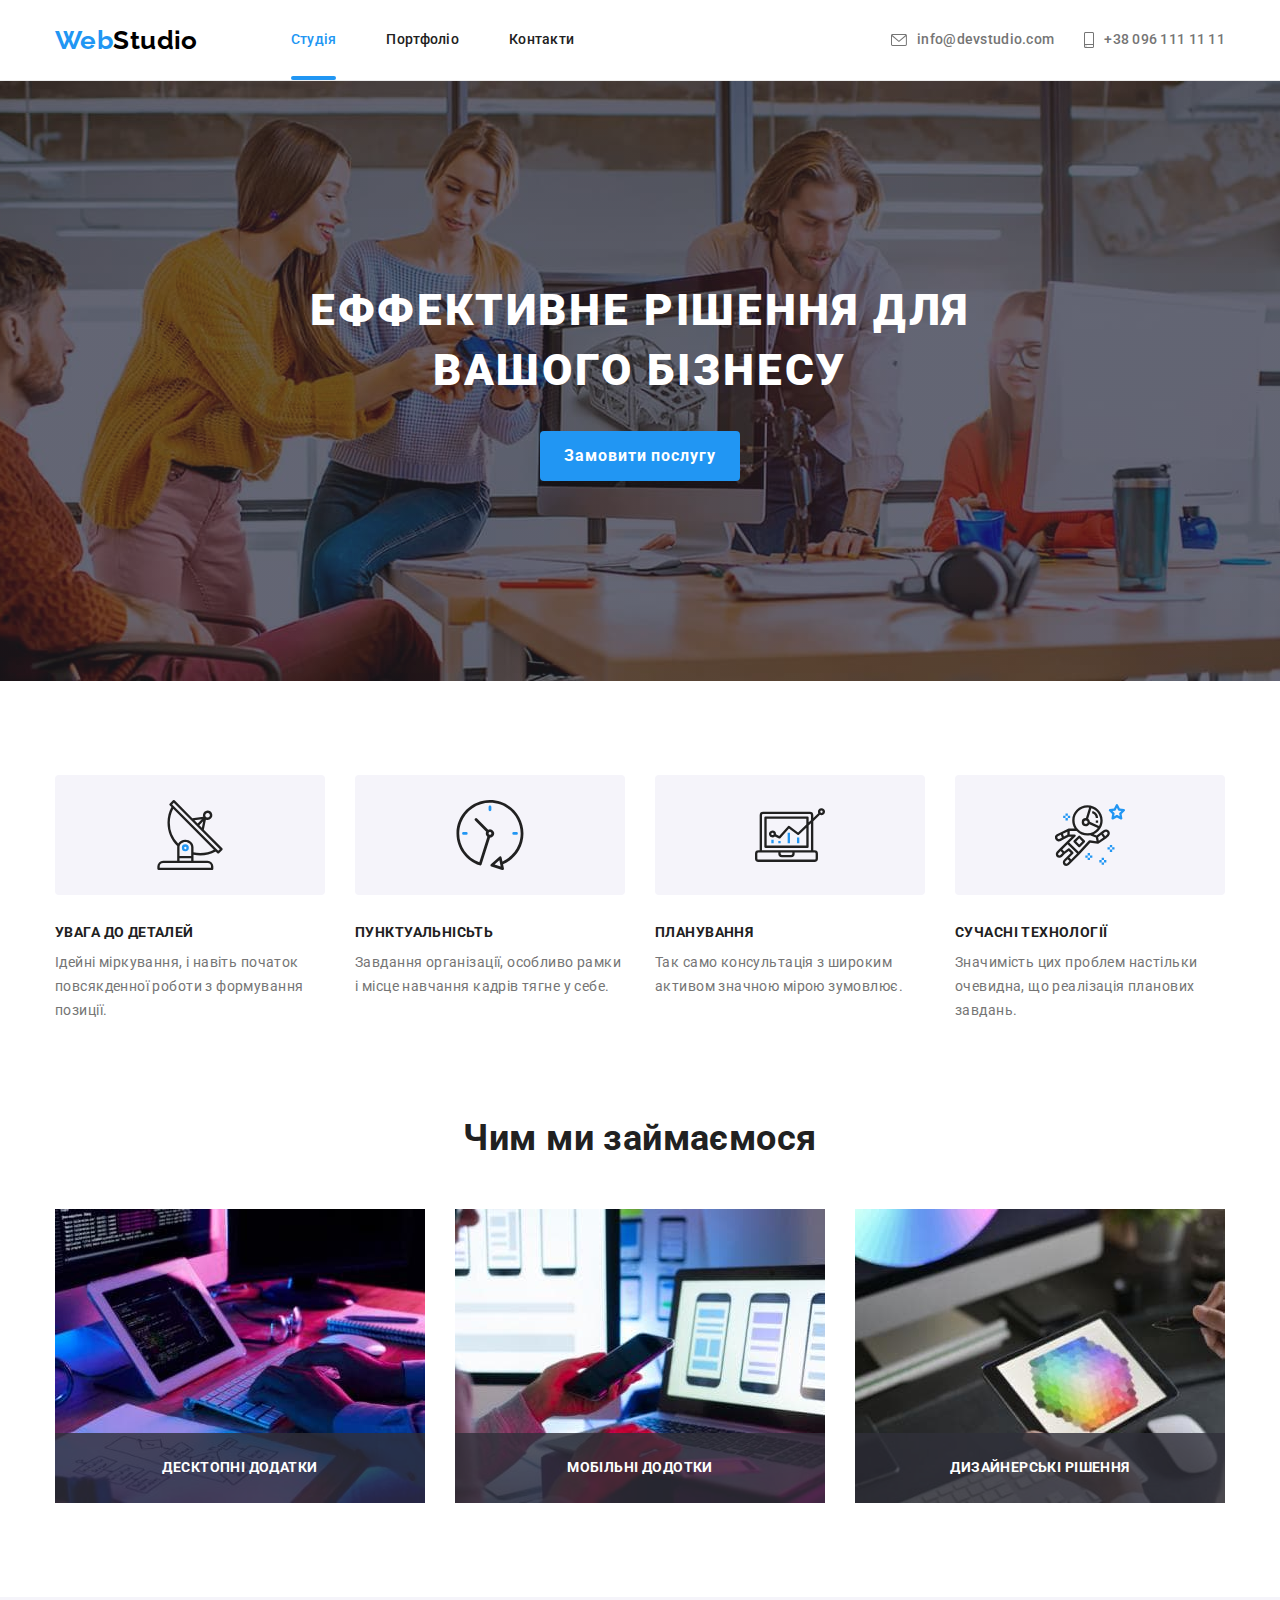
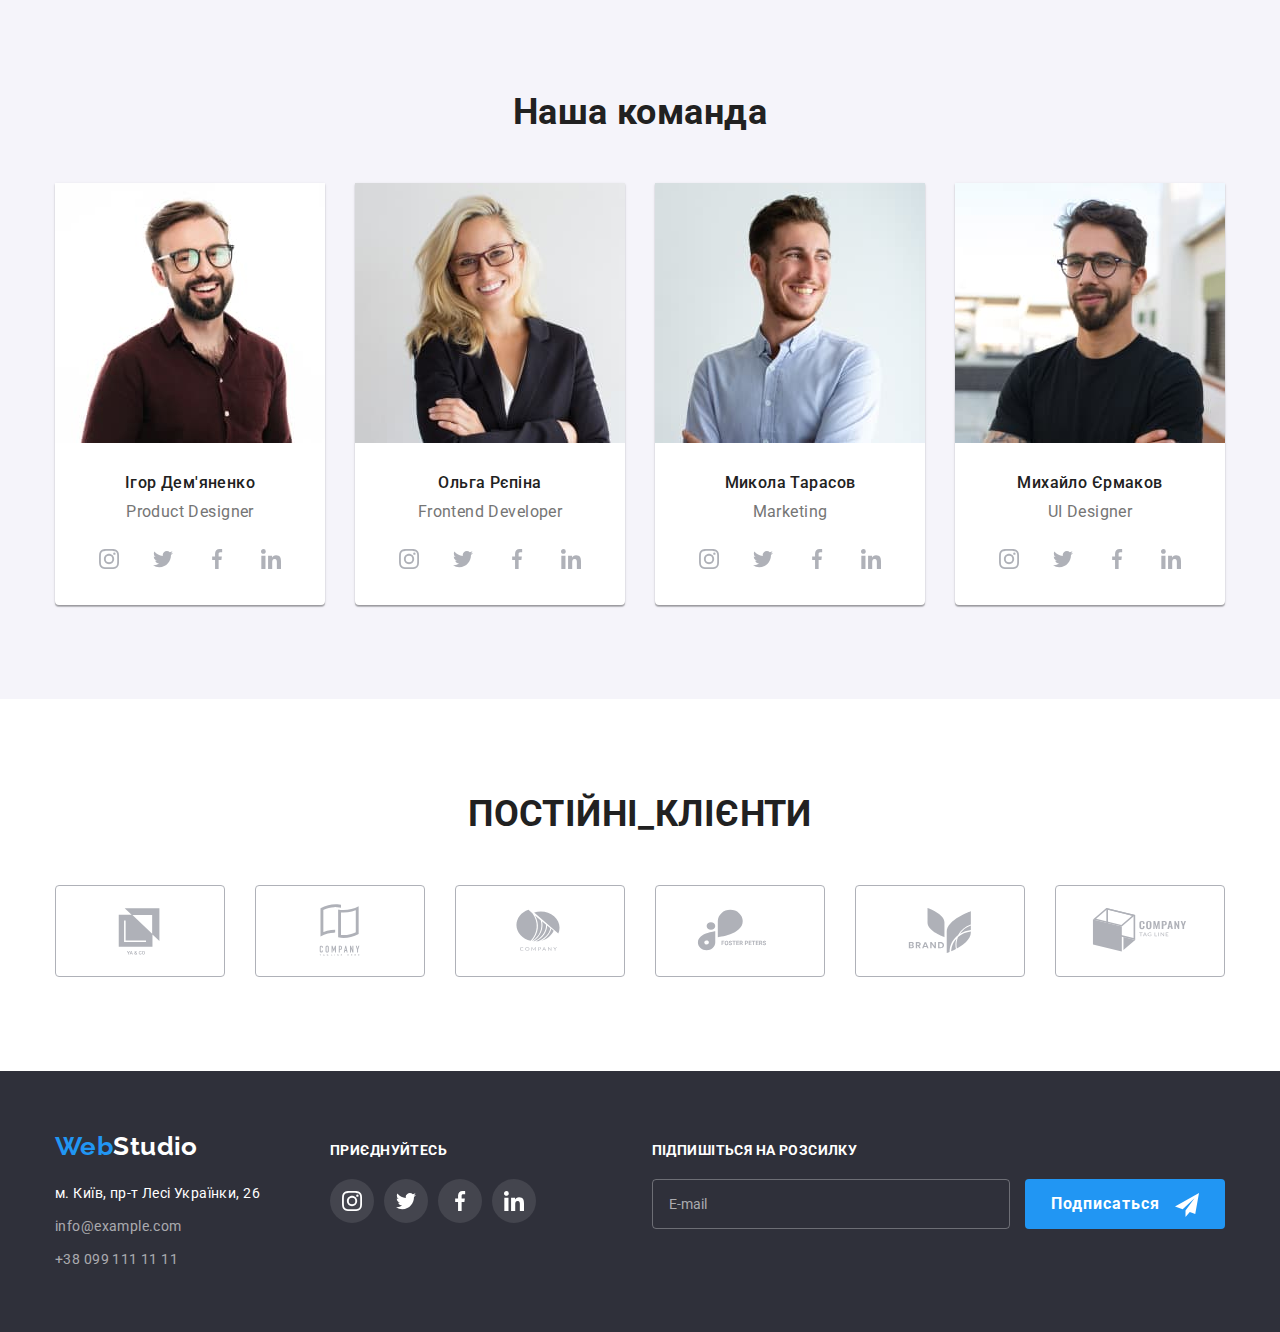
==== index.html @ 1e53206e "1" ====
<!DOCTYPE html>
<html lang="uk">
    <head>
        <meta charset="UTF-8" />
        <meta http-equiv="X-UA-Compatible" content="IE=edge" />
        <meta name="viewport" content="width=device-width, initial-scale=1.0" />
        <link rel="preconnect" href="https://fonts.googleapis.com" />
        <link rel="preconnect" href="https://fonts.gstatic.com" crossorigin />
        <link
            href="https://fonts.googleapis.com/css2?family=Raleway:wght@700&family=Roboto:wght@400;500;700;900&display=swap"
            rel="stylesheet"
        />
        <link
            rel="stylesheet"
            href=" https://cdnjs.cloudflare.com/ajax/libs/modern-normalize/1.1.0/modern-normalize.min.css"
        />
        <link rel="stylesheet" href="./css/main.min.css" />
        <title>Студія</title>
    </head>
    <body>
        <header class="page-header">
            <div class="page-header__container container">
                <a class="logo logo__page-header link" href="./index.html"
                    ><span class="logo__web">Web</span>Studio</a
                >
                <button class="menu-btn" type="button" data-menu-button aria-expanded="false">
                    <svg width="40" height="40" aria-label="переключатель мобильного меню">
                        <use
                            class="menu-btn__icon-cross"
                            href="./images/icons.svg#icon-menu-close-btn"
                        ></use>
                        <use
                            class="menu-btn__icon-menu"
                            href="./images/icons.svg#icon-menu_40px"
                        ></use>
                    </svg>
                </button>
                <div class="menu-container" data-menu>
                    <nav class="nav">
                        <ul class="nav__list list">
                            <li class="nav__item">
                                <a class="nav__link nav__link--current link" href="./index.html"
                                    >Студія</a
                                >
                            </li>
                            <li class="nav__item">
                                <a class="nav__link link" href="./portfolio.html">Портфоліо</a>
                            </li>
                            <li class="nav__item">
                                <a class="nav__link link" href="">Контакти</a>
                            </li>
                        </ul>
                    </nav>
                    <ul class="contacts-list list">
                        <li class="contacts-list__item">
                            <a class="contacts-list__link link" href="mailto:info@devstudio.com">
                                <svg class="contacts-list__icon" width="16" height="12">
                                    <use href="./images/icons.svg#icon-envelope"></use>
                                </svg>
                                info@devstudio.com</a
                            >
                        </li>
                        <li class="contacts-list__item">
                            <a
                                class="contacts-list__link contacts-list__link--accent link"
                                href="tel:+380961111111"
                            >
                                <svg class="contacts-list__icon" width="10" height="16">
                                    <use href="./images/icons.svg#icon-smartphone"></use>
                                </svg>
                                +38 096 111 11 11</a
                            >
                        </li>
                    </ul>
                    <ul class="social-small list">
                        <li class="social-small__item">
                            <a href="" class="social-small__link link">Instagram</a>
                        </li>
                        <li class="social-small__item">
                            <a href="" class="social-small__link link">Twitter</a>
                        </li>
                        <li class="social-small__item">
                            <a href="" class="social-small__link link">Facebook</a>
                        </li>
                        <li class="social-small__item">
                            <a href="" class="social-small__link link">Linkedin</a>
                        </li>
                    </ul>
                </div>
            </div>
        </header>

        <main>
            <!--Мейн-->
            <section class="hero">
                <div class="hero__box container">
                    <h1 class="hero__title">Еффективне рішення для вашого бізнесу</h1>
                    <button type="button" class="button" data-modal-open>Замовити послугу</button>
                </div>
            </section>

            <!--Наші переваги-->

            <section class="features section">
                <div class="container features__box">
                    <ul class="features__list list">
                        <li class="features__item">
                            <div class="features__icon">
                                <svg width="70" height="70">
                                    <use href="./images/icons.svg#icon-antenna"></use>
                                </svg>
                            </div>
                            <h3 class="features__sub-title sub-title">УВАГА ДО ДЕТАЛЕЙ</h3>
                            <p class="features__description">
                                Ідейні міркування, і навіть початок повсякденної роботи з формування
                                позиції.
                            </p>
                        </li>
                        <li class="features__item">
                            <div class="features__icon">
                                <svg width="70" height="70">
                                    <use href="./images/icons.svg#icon-clock"></use>
                                </svg>
                            </div>
                            <h3 class="features__sub-title sub-title">ПУНКТУАЛЬНІСЬТЬ</h3>
                            <p class="features__description">
                                Завдання організації, особливо рамки і місце навчання кадрів тягне у
                                себе.
                            </p>
                        </li>
                        <li class="features__item">
                            <div class="features__icon">
                                <svg width="70" height="70">
                                    <use href="./images/icons.svg#icon-diagram"></use>
                                </svg>
                            </div>
                            <h3 class="features__sub-title sub-title">ПЛАНУВАННЯ</h3>
                            <p class="features__description">
                                Так само консультація з широким активом значною мірою зумовлює.
                            
                            </p>
                        </li>
                        <li class="features__item">
                            <div class="features__icon">
                                <svg width="70" height="70">
                                    <use href="./images/icons.svg#icon-astronaut"></use>
                                </svg>
                            </div>
                            <h3 class="features__sub-title sub-title">СУЧАСНІ ТЕХНОЛОГІЇ</h3>
                            <p class="features__description">
                                Значимість цих проблем настільки очевидна, що реалізація планових
            завдань.
                            </p>
                        </li>
                    </ul>
                </div>
            </section>

            <!-- Чим ми займаємося -->

            <section class="activity">
                <div class="activity__box container">
                    <h2 class="activity__title">Чим ми займаємося</h2>
                    <ul class="activity__list list">
                        <li class="activity__item">
                            <picture>
                                <source
                                    srcset="
                                        ./images/activity/img1.jpg    1x,
                                        ./images/activity/img1@2x.jpg 2x
                                    "
                                    media="(min-width: 1200px)"
                                />
                                <img
                                    class="activity__img"
                                    src="./images/activity/img1.jpg"
                                    alt="Написание кода"
                                    width="370"
                                />
                            </picture>

                            <h3 class="activity__sub-title sub-title sub-title--white">
                                Десктопні додатки
                            </h3>
                        </li>
                        <li class="activity__item">
                            <picture>
                                <source
                                    srcset="
                                        ./images/activity/img2.jpg    1x,
                                        ./images/activity/img2@2x.jpg 2x
                                    "
                                    media="(min-width: 1200px)"
                                />
                                <img
                                    class="activity__img"
                                    src="./images/activity/img2.jpg"
                                    alt="Адаптация сайта"
                                    width="370"
                                />
                            </picture>
                            <h3 class="activity__sub-title sub-title sub-title--white">
                                Мобільні додотки
                            </h3>
                        </li>
                        <li class="activity__item">
                            <picture>
                                <source
                                    srcset="
                                        ./images/activity/img3.jpg    1x,
                                        ./images/activity/img3@2x.jpg 2x
                                    "
                                    media="(min-width: 1200px)"
                                />
                                <img
                                    class="activity__img"
                                    src="./images/activity/img3.jpg"
                                    alt="Разработка дизайна"
                                    width="370"
                                />
                            </picture>
                            <h3 class="activity__sub-title sub-title sub-title--white">
                                Дизайнерські рішення
                            </h3>
                        </li>
                    </ul>
                </div>
            </section>

            <!--Наша команда-->

            <section class="team section">
                <div class="container team__box">
                    <h2 class="team__title">Наша команда</h2>
                    <ul class="team__list list">
                        <li class="team__item">
                            <picture>
                                <source
                                    srcset="
                                        ./images/team/teamcard1-desktop.jpg    1x,
                                        ./images/team/teamcard1-desktop@2x.jpg 2x
                                    "
                                    media="(min-width: 1200px)"
                                />
                                <source
                                    srcset="
                                        ./images/team/teamcard1-tablet.jpg    1x,
                                        ./images/team/teamcard1-tablet@2x.jpg 2x
                                    "
                                    media="(min-width: 768px)"
                                />
                                <source
                                    srcset="
                                        ./images/team/teamcard1-mobile.jpg    1x,
                                        ./images/team/teamcard1-mobile@2x.jpg 2x
                                    "
                                    media="(max-width: 767px)"
                                />
                                <img
                                    class="team__img"
                                    src="./images/team/teamcard1-desktop.jpg"
                                    alt="Ігор Дем'яненко"
                                    width="270"
                                />
                            </picture>
                            <h3 class="team__sub-title">Ігор Дем'яненко</h3>
                            <p class="team__speciality">Product Designer</p>
                            <ul class="soc-networks list">
                                <li class="soc-networks__item">
                                    <a href="" class="soc-networks__link">
                                        <svg class="soc-networks__icon" width="20" height="20">
                                            <use href="./images/icons.svg#icon-instagram"></use>
                                        </svg>
                                    </a>
                                </li>
                                <li class="soc-networks__item">
                                    <a href="" class="soc-networks__link">
                                        <svg class="soc-networks__icon" width="20" height="20">
                                            <use href="./images/icons.svg#icon-twitter"></use>
                                        </svg>
                                    </a>
                                </li>
                                <li class="soc-networks__item">
                                    <a href="" class="soc-networks__link">
                                        <svg class="soc-networks__icon" width="20" height="20">
                                            <use href="./images/icons.svg#icon-facebook"></use>
                                        </svg>
                                    </a>
                                </li>
                                <li class="soc-networks__item">
                                    <a href="" class="soc-networks__link">
                                        <svg class="soc-networks__icon" width="20" height="20">
                                            <use href="./images/icons.svg#icon-linkedin"></use>
                                        </svg>
                                    </a>
                                </li>
                            </ul>
                        </li>
                        <li class="team__item">
                            <picture>
                                <source
                                    srcset="
                                        ./images/team/teamcard2-desktop.jpg    1x,
                                        ./images/team/teamcard2-desktop@2x.jpg 2x
                                    "
                                    media="(min-width: 1200px)"
                                />
                                <source
                                    srcset="
                                        ./images/team/teamcard2-tablet.jpg    1x,
                                        ./images/team/teamcard2-tablet@2x.jpg 2x
                                    "
                                    media="(min-width: 768px)"
                                />
                                <source
                                    srcset="
                                        ./images/team/teamcard2-mobile.jpg    1x,
                                        ./images/team/teamcard2-mobile@2x.jpg 2x
                                    "
                                    media="(max-width: 767px)"
                                />
                                <img
                                    class="team__img"
                                    src="./images/team/teamcard2-desktop.jpg"
                                    alt="Ольга Рєпіна"
                                    width="270"
                                />
                            </picture>

                            <h3 class="team__sub-title">Ольга Рєпіна</h3>
                            <p class="team__speciality">Frontend Developer</p>
                            <ul class="soc-networks list">
                                <li class="soc-networks__item">
                                    <a href="" class="soc-networks__link">
                                        <svg class="soc-networks__icon" width="20" height="20">
                                            <use href="./images/icons.svg#icon-instagram"></use>
                                        </svg>
                                    </a>
                                </li>
                                <li class="soc-networks__item">
                                    <a href="" class="soc-networks__link">
                                        <svg class="soc-networks__icon" width="20" height="20">
                                            <use href="./images/icons.svg#icon-twitter"></use>
                                        </svg>
                                    </a>
                                </li>
                                <li class="soc-networks__item">
                                    <a href="" class="soc-networks__link">
                                        <svg class="soc-networks__icon" width="20" height="20">
                                            <use href="./images/icons.svg#icon-facebook"></use>
                                        </svg>
                                    </a>
                                </li>
                                <li class="soc-networks__item">
                                    <a href="" class="soc-networks__link">
                                        <svg class="soc-networks__icon" width="20" height="20">
                                            <use href="./images/icons.svg#icon-linkedin"></use>
                                        </svg>
                                    </a>
                                </li>
                            </ul>
                        </li>
                        <li class="team__item">
                            <picture>
                                <source
                                    srcset="
                                        ./images/team/teamcard3-desktop.jpg    1x,
                                        ./images/team/teamcard3-desktop@2x.jpg 2x
                                    "
                                    media="(min-width: 1200px)"
                                />
                                <source
                                    srcset="
                                        ./images/team/teamcard3-tablet.jpg    1x,
                                        ./images/team/teamcard3-tablet@2x.jpg 2x
                                    "
                                    media="(min-width: 768px)"
                                />
                                <source
                                    srcset="
                                        ./images/team/teamcard3-mobile.jpg    1x,
                                        ./images/team/teamcard3-mobile@2x.jpg 2x
                                    "
                                    media="(max-width: 767px)"
                                />
                                <img
                                    class="team__img"
                                    src="./images/team/teamcard3-desktop.jpg"
                                    alt="Микола Тарасов"
                                    width="270"
                                />
                            </picture>

                            <h3 class="team__sub-title">Микола Тарасов</h3>
                            <p class="team__speciality">Marketing</p>
                            <ul class="soc-networks list">
                                <li class="soc-networks__item">
                                    <a href="" class="soc-networks__link">
                                        <svg class="soc-networks__icon" width="20" height="20">
                                            <use href="./images/icons.svg#icon-instagram"></use>
                                        </svg>
                                    </a>
                                </li>
                                <li class="soc-networks__item">
                                    <a href="" class="soc-networks__link">
                                        <svg class="soc-networks__icon" width="20" height="20">
                                            <use href="./images/icons.svg#icon-twitter"></use>
                                        </svg>
                                    </a>
                                </li>
                                <li class="soc-networks__item">
                                    <a href="" class="soc-networks__link">
                                        <svg class="soc-networks__icon" width="20" height="20">
                                            <use href="./images/icons.svg#icon-facebook"></use>
                                        </svg>
                                    </a>
                                </li>
                                <li class="soc-networks__item">
                                    <a href="" class="soc-networks__link">
                                        <svg class="soc-networks__icon" width="20" height="20">
                                            <use href="./images/icons.svg#icon-linkedin"></use>
                                        </svg>
                                    </a>
                                </li>
                            </ul>
                        </li>
                        <li class="team__item">
                            <picture>
                                <source
                                    srcset="
                                        ./images/team/teamcard4-desktop.jpg    1x,
                                        ./images/team/teamcard4-desktop@2x.jpg 2x
                                    "
                                    media="(min-width: 1200px)"
                                />
                                <source
                                    srcset="
                                        ./images/team/teamcard4-tablet.jpg    1x,
                                        ./images/team/teamcard4-tablet@2x.jpg 2x
                                    "
                                    media="(min-width: 768px)"
                                />
                                <source
                                    srcset="
                                        ./images/team/teamcard4-mobile.jpg    1x,
                                        ./images/team/teamcard4-mobile@2x.jpg 2x
                                    "
                                    media="(max-width: 767px)"
                                />
                                <img
                                    class="team__img"
                                    src="./images/team/teamcard4-desktop.jpg"
                                    alt="Михайло Єрмаков"
                                    width="270"
                                />
                            </picture>

                            <h3 class="team__sub-title">Михайло Єрмаков</h3>
                            <p class="team__speciality">UI Designer</p>
                            <ul class="soc-networks list">
                                <li class="soc-networks__item">
                                    <a href="" class="soc-networks__link">
                                        <svg class="soc-networks__icon" width="20" height="20">
                                            <use href="./images/icons.svg#icon-instagram"></use>
                                        </svg>
                                    </a>
                                </li>
                                <li class="soc-networks__item">
                                    <a href="" class="soc-networks__link">
                                        <svg class="soc-networks__icon" width="20" height="20">
                                            <use href="./images/icons.svg#icon-twitter"></use>
                                        </svg>
                                    </a>
                                </li>
                                <li class="soc-networks__item">
                                    <a href="" class="soc-networks__link">
                                        <svg class="soc-networks__icon" width="20" height="20">
                                            <use href="./images/icons.svg#icon-facebook"></use>
                                        </svg>
                                    </a>
                                </li>
                                <li class="soc-networks__item">
                                    <a href="" class="soc-networks__link">
                                        <svg class="soc-networks__icon" width="20" height="20">
                                            <use href="./images/icons.svg#icon-linkedin"></use>
                                        </svg>
                                    </a>
                                </li>
                            </ul>
                        </li>
                    </ul>
                </div>
            </section>
        </main>

        <!-- ПОСТІЙНІ_КЛІЄНТИ-->
        <section class="clients section">
            <div class="clients__box container">
                <h2 class="clients__title">ПОСТІЙНІ_КЛІЄНТИ</h2>
                <ul class="clients-list list">
                    <li class="clients-list__item">
                        <a class="clients-list__link" href="">
                            <svg class="client-icon" width="106" height="60">
                                <use href="./images/icons.svg#icon-company-1"></use>
                            </svg>
                        </a>
                    </li>
                    <li class="clients-list__item">
                        <a class="clients-list__link" href="">
                            <svg class="client-icon" width="106" height="60">
                                <use href="./images/icons.svg#icon-company-2"></use>
                            </svg>
                        </a>
                    </li>
                    <li class="clients-list__item">
                        <a class="clients-list__link" href="">
                            <svg class="client-icon" width="106" height="60">
                                <use href="./images/icons.svg#icon-company-3"></use>
                            </svg>
                        </a>
                    </li>
                    <li class="clients-list__item">
                        <a class="clients-list__link" href="">
                            <svg class="client-icon" width="106" height="60">
                                <use href="./images/icons.svg#icon-company-4"></use>
                            </svg>
                        </a>
                    </li>
                    <li class="clients-list__item">
                        <a class="clients-list__link" href="">
                            <svg class="client-icon" width="106" height="60">
                                <use href="./images/icons.svg#icon-company-5"></use>
                            </svg>
                        </a>
                    </li>
                    <li class="clients-list__item">
                        <a class="clients-list__link" href="">
                            <svg class="client-icon" width="106" height="60">
                                <use href="./images/icons.svg#icon-company-6"></use>
                            </svg>
                        </a>
                    </li>
                </ul>
            </div>
        </section>

        <!-- Футер -->

        <footer class="page-footer section">
            <div class="page-footer__box container">
                <div class="page-footer__address-box">
                    <a class="logo logo__footer link" href="./index.html"
                        ><span class="logo__web">Web</span>Studio</a
                    >
                    <address class="address">
                        <ul class="address__list list">
                            <li class="address__item">
                                <a
                                    class="address__link address__link--white link"
                                    href="https://goo.gl/maps/n5isGS4fZseWLgrKA"
                                    target="_blank"
                                    >м. Київ, пр-т Лесі Українки, 26 </a
                                >
                            </li>
                            <li class="address__item">
                                <a class="address__link link" href="mailto:info@example.com"
                                    >info@example.com</a
                                >
                            </li>
                            <li class="address__item">
                                <a class="address__link link" href="tel:+380991111111"
                                    >+38 099 111 11 11</a
                                >
                            </li>
                        </ul>
                    </address>
                </div>
                <div class="page-footer__join-box">
                    <h3 class="join-box__sub-title sub-title sub-title--white">ПРИЄДНУЙТЕСЬ</h3>
                    <ul class="soc-networks list">
                        <li class="soc-networks__item">
                            <a class="soc-networks__link soc-networks__link--footer-dark" href="">
                                <svg
                                    class="soc-networks__icon soc-networks__icon--white"
                                    width="20"
                                    height="20"
                                >
                                    <use href="./images/icons.svg#icon-instagram"></use>
                                </svg>
                            </a>
                        </li>
                        <li class="soc-networks__item">
                            <a class="soc-networks__link soc-networks__link--footer-dark" href="">
                                <svg
                                    class="soc-networks__icon soc-networks__icon--white"
                                    width="20"
                                    height="20"
                                >
                                    <use href="./images/icons.svg#icon-twitter"></use>
                                </svg>
                            </a>
                        </li>
                        <li class="soc-networks__item">
                            <a class="soc-networks__link soc-networks__link--footer-dark" href="">
                                <svg
                                    class="soc-networks__icon soc-networks__icon--white"
                                    width="20"
                                    height="20"
                                >
                                    <use href="./images/icons.svg#icon-facebook"></use>
                                </svg>
                            </a>
                        </li>
                        <li class="soc-networks__item">
                            <a class="soc-networks__link soc-networks__link--footer-dark" href="">
                                <svg
                                    class="soc-networks__icon soc-networks__icon--white"
                                    width="20"
                                    height="20"
                                >
                                    <use href="./images/icons.svg#icon-linkedin"></use>
                                </svg>
                            </a>
                        </li>
                    </ul>
                </div>
                <div class="page-footer__subscribe-box">
                    <h3 class="subscribe-box__sub-title sub-title sub-title--white">
                        ПІДПИШІТЬСЯ НА РОЗСИЛКУ
                    </h3>
                    <form class="subscribe-form">
                        <input
                            class="subscribe-form__input"
                            type="email"
                            name="mail"
                            id="mail"
                            placeholder="E-mail"
                        />
                        <button class="button" type="submit">
                            Подписаться
                            <svg class="subscribe-form__icon" width="24" height="24">
                                <use href="./images/icons.svg#icon-send"></use>
                            </svg>
                        </button>
                    </form>
                </div>
            </div>
        </footer>

        <!--               Модалка                       -->

        <div class="backdrop is-hidden" data-modal>
            <div class="modal">
                <button class="close-button holder" data-modal-close>
                    <svg class="close-button__icon" width="11" height="11">
                        <use href="./images/icons.svg#icon-close-black"></use>
                    </svg>
                </button>
                <p class="modal__title">Залиште свої дані, ми вам передзвонимо</p>
                <form class="modal-form">
                    <div class="modal-box">
                        <label class="modal-box__label" for="name">Ім'я</label>
                        <div class="modal-box__field">
                            <input class="modal-box__input" id="name" name="name" type="text"  placeholder="Ім'я"/>
                            <svg class="modal-box__icon" width="18" height="18">
                                <use href="./images/icons.svg#icon-modal-user"></use>
                            </svg>
                        </div>
                    </div>

                    <div class="modal-box">
                        <label class="modal-box__label" for="tel">Телефон</label>
                        <div class="modal-box__field">
                            <input class="modal-box__input" id="tel" name="tel" type="tel" placeholder="Телефон" />
                            <svg class="modal-box__icon" width="18" height="18">
                                <use href="./images/icons.svg#icon-modal-tel"></use>
                            </svg>
                        </div>
                    </div>

                    <div class="modal-box">
                        <label class="modal-box__label" for="email">Пошта</label>
                        <div class="modal-box__field">
                            <input class="modal-box__input" id="email" name="email" type="email" placeholder="Пошта" />
                            <svg class="modal-box__icon" width="18" height="18">
                                <use href="./images/icons.svg#icon-modal-mail"></use>
                            </svg>
                        </div>
                    </div>

                    <div class="modal-box modal-form__comment-box">
                        <label class="modal-box__label" for="comment">Коментар</label>
                        <textarea
                            class="modal-form__comment"
                            name="comment"
                            id="comment"
                            placeholder="Введіть текст"
                        ></textarea>
                    </div>

                    <div class="checkbox-box holder">
                        <input
                            class="checkbox-box__input visually-hidden"
                            type="checkbox"
                            name="checkbox"
                            id="checkbox"
                            value="true"
                        />
                        <label class="checkbox-box__label" for="checkbox">
                            <span class="checkbox-box__icon-box">
                                <svg class="checkbox-box__icon" width="16" height="15">
                                    <use href="./images/icons.svg#icon-modal-vector"></use>
                                </svg>
                            </span>
                            Погоджуюся з розсилкою та приймаю
                            <a class="checkbox-box__link" href="">Умови договору</a>
                        </label>
                    </div>

                    <button class="button modal__button" type="submit">Відправити</button>
                </form>
            </div>
        </div>
        <script src="./js/modal.js"></script>
        <script src="./js/mobile-menu.js"></script>
    </body>
</html>
---- css/main.min.css ----
:root{--our-team-bg-color: #f5f4fa;--footer-hero-bg-color: #2f303a;--logo-color: #000000;--secondary-color: #757575;--text-color: #ffffff;--accent-color: #2196f3;--button-hover-color: #188ce8;--transparent-color: rgba(255, 255, 255, 0.6);--border-line-color: #ececec;--portfolio-border-color: #eeeeee;--icon-hover-color: #ffffff;--icon-fill: #afb1b8;--clients-border-color: rgba(175, 177, 184, 1);--footer-bg-soc: rgba(255, 255, 255, 0.1);--bg-color: #ffffff;--modal-border-color: rgba(33, 33, 33, 0.2);--border-subscribe: 1px solid rgba(255, 255, 255, 0.3);--transition-color: color 250ms cubic-bezier(0.4, 0, 0.2, 1);--transition-bg-color: background-color 250ms cubic-bezier(0.4, 0, 0.2, 1);--transition-box-shadow: box-shadow 250ms cubic-bezier(0.4, 0, 0.2, 1);--transition-fill: fill 250ms cubic-bezier(0.4, 0, 0.2, 1);--transition-border-color: border-color 250ms cubic-bezier(0.4, 0, 0.2, 1);--transition-transform: transform 250ms cubic-bezier(0.4, 0, 0.2, 1);--transition-opacity: opacity 250ms cubic-bezier(0.4, 0, 0.2, 1);--cubik: 250ms cubic-bezier(0.4, 0, 0.2, 1)}html{-webkit-box-sizing:border-box;box-sizing:border-box}*,*::before,*::after{-webkit-box-sizing:inherit;box-sizing:inherit}body{background-color:#fff;color:#212121;font-family:"Roboto",sans-serif;font-size:14px;font-weight:normal;letter-spacing:.03em;margin:0}@media screen and (max-width: 767px){body{padding-top:60px}}p,h1,h2,h3{margin:0}ul{margin:0;padding:0}img{display:block;width:100%;height:auto}.list{list-style:none}.link{text-decoration:none}.button{padding:0}.visually-hidden{position:absolute;width:1px;height:1px;margin:-1px;border:0;padding:0;white-space:nowrap;-webkit-clip-path:inset(100%);clip-path:inset(100%);clip:rect(0 0 0 0);overflow:hidden}.container{padding:0 15px;margin:0 auto}@media screen and (min-width: 480px){.container{max-width:480px}}@media screen and (min-width: 768px){.container{max-width:768px}}@media screen and (min-width: 1200px){.container{max-width:1200px}}.section{padding:60px 0}@media screen and (min-width: 1200px){.section{padding:94px 0}}.sub-title{font-weight:700;line-height:1.14;font-size:14px;text-transform:uppercase}.page-header{border-bottom:1px solid var(--border-line-color);width:100%}@media screen and (max-width: 767px){.page-header{position:fixed;top:0;left:0;z-index:1;background-color:var(--bg-color)}}.page-header__container{display:-webkit-box;display:-ms-flexbox;display:flex;-webkit-box-align:center;-ms-flex-align:center;align-items:center}@media screen and (max-width: 767px){.page-header__container{-webkit-box-pack:justify;-ms-flex-pack:justify;justify-content:space-between;height:60px}}.menu-container{width:100%}@media screen and (max-width: 767px){.menu-container{position:fixed;top:0;left:0;background-color:var(--bg-color);height:100vh;-webkit-transform:translateY(100%);transform:translateY(100%);-webkit-transition:var(--transition-transform);transition:var(--transition-transform)}.menu-container.is-open{display:-webkit-box;display:-ms-flexbox;display:flex;-webkit-box-orient:vertical;-webkit-box-direction:normal;-ms-flex-direction:column;flex-direction:column;height:100vh;width:100%;padding:48px 40px;overflow:auto;-webkit-transform:translateY(0);transform:translateY(0);-webkit-transition:var(--transition-transform);transition:var(--transition-transform)}}@media screen and (min-width: 768px){.menu-container{display:-webkit-box;display:-ms-flexbox;display:flex;-webkit-box-align:center;-ms-flex-align:center;align-items:center}}.menu-btn{background-color:rgba(0,0,0,0);border:none;padding:0;z-index:1;-webkit-transition:fill var(--cubik);transition:fill var(--cubik)}.menu-btn:hover,.menu-btn:focus{fill:var(--accent-color)}.menu-btn .menu-btn__icon-cross{display:none}@media screen and (min-width: 768px){.menu-btn{display:none}}.menu-btn.is-open .menu-btn__icon-cross{display:block}.menu-btn.is-open .menu-btn__icon-menu{display:none}.nav__list{display:-webkit-box;display:-ms-flexbox;display:flex;gap:50px}@media screen and (max-width: 767px){.nav__list{-webkit-box-orient:vertical;-webkit-box-direction:normal;-ms-flex-direction:column;flex-direction:column;gap:32px}}@media screen and (min-width: 768px){.nav__item{position:relative}}.nav__link{color:inherit;font-weight:500;font-size:27px;line-height:1.18;letter-spacing:.02em;text-align:center}@media screen and (min-width: 400px){.nav__link{font-size:40px}}@media screen and (min-width: 768px){.nav__link{color:inherit;font-size:14px;line-height:1.14;padding:32px 0;display:block;-webkit-transition:var(--transition-color);transition:var(--transition-color)}}.nav__link:hover,.nav__link:focus{color:var(--accent-color)}.nav__link--current{color:var(--accent-color)}@media screen and (min-width: 768px){.nav__link.nav__link--current::after{position:absolute;bottom:0;border-radius:2px;content:"";width:100%;height:4px;background-color:var(--accent-color);display:block}}.social-small{display:-webkit-box;display:-ms-flexbox;display:flex;-ms-flex-wrap:wrap;flex-wrap:wrap}@media screen and (min-width: 768px){.social-small{display:none}}.social-small__item:not(:first-child){padding-left:10px}.social-small__item:not(:last-child){border-right:1px solid rgba(33,33,33,.2);padding-right:10px}.social-small__link{color:var(--accent-color);font-weight:500;font-size:18px;line-height:1.22;letter-spacing:.02em}.hero{background-color:var(--footer-hero-bg-color);text-align:center;padding:118px 0;max-width:1600px;background-image:-webkit-gradient(linear, left top, left bottom, from(rgba(47, 48, 58, 0.4)), to(rgba(47, 48, 58, 0.4))),url(../images/hero/hero-mobile.jpg);background-image:linear-gradient(rgba(47, 48, 58, 0.4), rgba(47, 48, 58, 0.4)),url(../images/hero/hero-mobile.jpg);background-size:cover;background-position:center;background-repeat:no-repeat}@media(min-device-pixel-ratio: 2),(-webkit-min-device-pixel-ratio: 2),(min-resolution: 192dpi),(min-resolution: 2dppx){.hero{background-image:-webkit-gradient(linear, left top, left bottom, from(rgba(47, 48, 58, 0.4)), to(rgba(47, 48, 58, 0.4))),url(../images/hero/hero-mobile@2x.jpg);background-image:linear-gradient(rgba(47, 48, 58, 0.4), rgba(47, 48, 58, 0.4)),url(../images/hero/hero-mobile@2x.jpg)}}@media screen and (min-width: 768px){.hero{background-image:-webkit-gradient(linear, left top, left bottom, from(rgba(47, 48, 58, 0.4)), to(rgba(47, 48, 58, 0.4))),url(../images/hero/hero-tablet.jpg);background-image:linear-gradient(rgba(47, 48, 58, 0.4), rgba(47, 48, 58, 0.4)),url(../images/hero/hero-tablet.jpg)}}@media screen and (min-width: 768px)and (min-device-pixel-ratio: 2),screen and (min-width: 768px)and (-webkit-min-device-pixel-ratio: 2),screen and (min-width: 768px)and (min-resolution: 192dpi),screen and (min-width: 768px)and (min-resolution: 2dppx){.hero{background-image:-webkit-gradient(linear, left top, left bottom, from(rgba(47, 48, 58, 0.4)), to(rgba(47, 48, 58, 0.4))),url(../images/hero/hero-tablet@2x.jpg);background-image:linear-gradient(rgba(47, 48, 58, 0.4), rgba(47, 48, 58, 0.4)),url(../images/hero/hero-tablet@2x.jpg)}}@media screen and (min-width: 1200px){.hero{padding:200px 0;height:600px;background-image:-webkit-gradient(linear, left top, left bottom, from(rgba(47, 48, 58, 0.4)), to(rgba(47, 48, 58, 0.4))),url(../images/hero/hero-desktop.jpg);background-image:linear-gradient(rgba(47, 48, 58, 0.4), rgba(47, 48, 58, 0.4)),url(../images/hero/hero-desktop.jpg)}}@media screen and (min-width: 1200px)and (min-device-pixel-ratio: 2),screen and (min-width: 1200px)and (-webkit-min-device-pixel-ratio: 2),screen and (min-width: 1200px)and (min-resolution: 192dpi),screen and (min-width: 1200px)and (min-resolution: 2dppx){.hero{background-image:-webkit-gradient(linear, left top, left bottom, from(rgba(47, 48, 58, 0.4)), to(rgba(47, 48, 58, 0.4))),url(../images/hero/hero-desktop@2x.jpg);background-image:linear-gradient(rgba(47, 48, 58, 0.4), rgba(47, 48, 58, 0.4)),url(../images/hero/hero-desktop@2x.jpg)}}.hero__title{color:var(--text-color);max-width:360px;font-size:26px;text-transform:uppercase;font-weight:900;line-height:1.62;letter-spacing:.06em;margin-bottom:30px;margin-left:auto;margin-right:auto}@media screen and (min-width: 1200px){.hero__title{max-width:696px;font-size:44px;line-height:1.36}}.logo{color:var(--logo-color);font-family:"Raleway",sans-serif;font-size:24px;font-weight:700;line-height:1.17}@media screen and (min-width: 1200px){.logo{font-size:26px;line-height:1.19}}.logo__footer{color:var(--text-color)}@media screen and (max-width: 767px){.logo__footer{margin-bottom:20px;display:block}}@media screen and (min-width: 768px){.logo__footer{display:block;margin-bottom:20px}}@media screen and (min-width: 768px){.logo__page-header{margin-right:88px}}@media screen and (min-width: 1200px){.logo__page-header{margin-right:93px}}.logo__web{color:var(--accent-color)}.button{border-radius:4px;background-color:var(--accent-color);color:var(--text-color);border:none;cursor:pointer;min-width:200px;height:50px;font-size:16px;font-family:inherit;font-weight:700;line-height:1.88;letter-spacing:.06em;-webkit-transition:background-color var(--cubik);transition:background-color var(--cubik);-webkit-transition:-webkit-box-shadow var(--cubik);transition:-webkit-box-shadow var(--cubik);transition:box-shadow var(--cubik);transition:box-shadow var(--cubik), -webkit-box-shadow var(--cubik)}.button:hover,.button:focus{background-color:var(--button-hover-color);-webkit-box-shadow:0px 4px 4px rgba(0,0,0,.15);box-shadow:0px 4px 4px rgba(0,0,0,.15)}.contacts-list{display:-webkit-box;display:-ms-flexbox;display:flex;-webkit-box-pack:center;-ms-flex-pack:center;justify-content:center}@media screen and (max-width: 767px){.contacts-list{margin-top:auto;margin-bottom:auto;gap:32px;-webkit-box-orient:vertical;-webkit-box-direction:reverse;-ms-flex-direction:column-reverse;flex-direction:column-reverse}}@media screen and (min-width: 768px)and (max-width: 1199px){.contacts-list{margin-left:auto;gap:10px;-webkit-box-orient:vertical;-webkit-box-direction:normal;-ms-flex-direction:column;flex-direction:column}}@media screen and (min-width: 1200px){.contacts-list{margin-left:auto;-webkit-box-orient:horizontal;-webkit-box-direction:normal;-ms-flex-direction:row;flex-direction:row}}@media screen and (min-width: 1200px){.contacts-list__item:not(:last-child){margin-right:30px}}.contacts-list__link{color:var(--secondary-color);display:block;display:-webkit-box;display:-ms-flexbox;display:flex;-webkit-box-align:center;-ms-flex-align:center;align-items:center;font-weight:500;font-size:24px;line-height:1.17;letter-spacing:.02em;-webkit-transition:var(--transition-color);transition:var(--transition-color)}.contacts-list__link:hover,.contacts-list__link:focus{color:var(--accent-color)}@media screen and (min-width: 768px){.contacts-list__link{font-size:12px}}@media screen and (min-width: 1200px){.contacts-list__link{padding:32px 0;font-size:14px;line-height:1.14}}@media screen and (max-width: 767px){.contacts-list__link--accent{color:var(--accent-color)}}@media screen and (max-width: 399px){.contacts-list__link--accent{font-size:27px}}@media screen and (min-width: 400px)and (max-width: 767px){.contacts-list__link--accent{font-weight:500;font-size:34px;line-height:1.18;letter-spacing:.02em}}.contacts-list__icon{margin-right:10px;vertical-align:middle;fill:currentColor}@media screen and (max-width: 767px){.contacts-list__icon{display:none}}.soc-networks{display:-webkit-box;display:-ms-flexbox;display:flex;-webkit-box-pack:center;-ms-flex-pack:center;justify-content:center;gap:10px}.soc-networks__link{display:-webkit-box;display:-ms-flexbox;display:flex;-webkit-box-align:center;-ms-flex-align:center;align-items:center;-webkit-box-pack:center;-ms-flex-pack:center;justify-content:center;width:44px;height:44px;border-radius:50%;-webkit-transition:var(--transition-bg-color);transition:var(--transition-bg-color)}.soc-networks__link:hover,.soc-networks__link:focus{background-color:var(--accent-color)}.soc-networks__icon{fill:var(--icon-fill);-webkit-transition:var(--transition-fill);transition:var(--transition-fill)}.soc-networks__link:hover .soc-networks__icon,.soc-networks__link:focus .soc-networks__icon{fill:var(--icon-hover-color)}@media screen and (max-width: 767px){.address{margin-bottom:60px}}.address__list{line-height:1.71;font-style:normal}.address__item:not(:last-child){margin-bottom:8px}@media screen and (min-width: 1200px){.address__item:not(:last-child){margin-bottom:9px}}.address__link{color:var(--transparent-color);line-height:1.71;-webkit-transition:var(--transition-color);transition:var(--transition-color)}.address__link:hover,.address__link:focus{color:var(--accent-color)}.address__link--white{color:var(--text-color)}.subscribe-form__input{width:100%;height:50px;margin-left:auto;margin-right:auto;padding:15px 0 15px 16px;border-radius:4px;border:var(--border-subscribe);background-color:rgba(255,255,255,0);outline:none;color:var(--text-color)}@media screen and (max-width: 1199px){.subscribe-form__input{max-width:450px;margin-bottom:20px}}@media screen and (min-width: 1200px){.subscribe-form__input{margin-right:12px;width:358px}}.subscribe-form__input:focus{border-color:var(--accent-color)}.subscribe-form__input::-webkit-input-placeholder{color:rgba(255,255,255,.6)}.subscribe-form__input::-moz-placeholder{color:rgba(255,255,255,.6)}.subscribe-form__input:-ms-input-placeholder{color:rgba(255,255,255,.6)}.subscribe-form__input::-ms-input-placeholder{color:rgba(255,255,255,.6)}.subscribe-form__input::placeholder{color:rgba(255,255,255,.6)}.subscribe-form__icon{vertical-align:middle;margin-left:10px}.close-button{position:absolute;top:8px;right:8px;width:30px;height:30px;border-radius:50%;border:1px solid rgba(0,0,0,.1);background-color:var(--bg-color);cursor:pointer;outline:none;-webkit-transition:fill var(--cubik);transition:fill var(--cubik)}.close-button:hover,.close-button:focus{fill:var(--accent-color)}.backdrop{position:fixed;top:0;left:0;z-index:2;width:100vw;height:100vh;background-color:rgba(0,0,0,.2);opacity:1;-webkit-transition:var(--transition-opacity);transition:var(--transition-opacity);overflow-y:scroll}.backdrop.is-hidden{opacity:0;pointer-events:none}.modal-box{margin-bottom:10px}.modal-box__label{font-size:12px;line-height:1.17;letter-spacing:.01em;color:var(--secondary-color);margin-bottom:4px;display:block}.modal-box__field{position:relative}.modal-box__input{width:100%;height:40px;border:1px solid var(--modal-border-color);border-radius:4px;padding:14px 42px;outline:none;-webkit-transition:border-color var(--cubik);transition:border-color var(--cubik)}.modal-box__input:focus{border-color:var(--accent-color)}.modal-box__icon{position:absolute;left:12px;top:50%;-webkit-transform:translateY(-50%);transform:translateY(-50%);-webkit-transition:fill var(--cubik);transition:fill var(--cubik)}.modal-box__input:focus+.modal-box__icon{fill:var(--accent-color)}.modal-form__comment-box{margin-bottom:20px}.modal-form__comment{width:100%;height:120px;resize:none;border:1px solid var(--modal-border-color);border-radius:4px;padding:12px 16px;outline:none;-webkit-transition:border-color var(--cubik);transition:border-color var(--cubik);display:block}.modal-form__comment:focus{border-color:var(--accent-color)}.modal-form__comment::-webkit-input-placeholder{line-height:1.14;letter-spacing:.01em;color:rgba(117,117,117,.5)}.modal-form__comment::-moz-placeholder{line-height:1.14;letter-spacing:.01em;color:rgba(117,117,117,.5)}.modal-form__comment:-ms-input-placeholder{line-height:1.14;letter-spacing:.01em;color:rgba(117,117,117,.5)}.modal-form__comment::-ms-input-placeholder{line-height:1.14;letter-spacing:.01em;color:rgba(117,117,117,.5)}.modal-form__comment::placeholder{line-height:1.14;letter-spacing:.01em;color:rgba(117,117,117,.5)}.modal{position:absolute;top:50%;left:50%;padding:40px;border-radius:4px;background-color:var(--bg-color);-webkit-transform:translate(-50%, -50%) scale(1) rotate(360deg);transform:translate(-50%, -50%) scale(1) rotate(360deg);-webkit-transition:var(--transition-transform);transition:var(--transition-transform)}.backdrop.is-hidden .modal{-webkit-transform:translate(-50%, -50%) scale(0.2) rotate(0);transform:translate(-50%, -50%) scale(0.2) rotate(0)}@media screen and (max-width: 480px){.modal{min-width:100%;max-height:609px}}@media screen and (min-width: 481px){.modal{width:450px;height:609px}}@media screen and (min-width: 1200px){.modal{height:581px;width:528px}}.modal__title{font-weight:700;font-size:20px;line-height:1.15;text-align:center;margin-bottom:12px}.modal__button{margin-left:auto;margin-right:auto;display:block}.checkbox-box{margin-bottom:30px}.checkbox-box__label{display:-webkit-box;display:-ms-flexbox;display:flex;-ms-flex-wrap:wrap;flex-wrap:wrap;-webkit-box-align:center;-ms-flex-align:center;align-items:center;line-height:1.71;color:var(--secondary-color)}@media screen and (max-width: 1199px){.checkbox-box__label{font-size:12px;line-height:1.17}}.checkbox-box__icon-box{width:16px;height:15px;border-radius:2px;border:2px solid #212121;margin-right:7px;-webkit-transition:-webkit-box-shadow var(--cubik);transition:-webkit-box-shadow var(--cubik);transition:box-shadow var(--cubik);transition:box-shadow var(--cubik), -webkit-box-shadow var(--cubik)}.checkbox-box__input:checked+.checkbox-box__label .checkbox-box__icon-box{border:none;background-color:var(--accent-color);-webkit-box-shadow:0px 4px 4px rgba(0,0,0,.25);box-shadow:0px 4px 4px rgba(0,0,0,.25)}.checkbox-box__input:focus+.checkbox-box__label .checkbox-box__icon-box{border-color:var(--accent-color)}.checkbox-box__icon{fill:rgba(0,0,0,0)}.checkbox-box__link{color:var(--accent-color)}.checkbox-box__input:checked+.checkbox-box__label .checkbox-box__icon{fill:var(--bg-color)}.features__list{display:-webkit-box;display:-ms-flexbox;display:flex;-ms-flex-wrap:wrap;flex-wrap:wrap;gap:30px}.features__item{width:100%}@media screen and (min-width: 768px){.features__item{width:calc((100% - 30px)/2)}}@media screen and (min-width: 1200px){.features__item{width:calc((100% - 90px)/4)}}.features__icon{background-color:var(--our-team-bg-color);display:-webkit-box;display:-ms-flexbox;display:flex;-webkit-box-align:center;-ms-flex-align:center;align-items:center;-webkit-box-pack:center;-ms-flex-pack:center;justify-content:center;height:120px;border-radius:4px;margin-bottom:30px}.features__sub-title{margin-bottom:10px}@media screen and (max-width: 767px){.features__sub-title{text-align:center}}.features__description{color:var(--secondary-color);line-height:1.71}.activity{padding-bottom:94px}@media screen and (max-width: 1199px){.activity{display:none}}.activity__list{display:-webkit-box;display:-ms-flexbox;display:flex;-ms-flex-wrap:wrap;flex-wrap:wrap;gap:30px}.activity__item{position:relative;width:calc((100% - 60px)/3)}.activity__sub-title{position:absolute;bottom:0;display:-webkit-box;display:-ms-flexbox;display:flex;-webkit-box-pack:center;-ms-flex-pack:center;justify-content:center;-webkit-box-align:center;-ms-flex-align:center;align-items:center;width:100%;height:70px;background-color:rgba(47,48,58,.8)}.activity__title{font-weight:700;font-size:28px;line-height:1.18;text-align:center;margin-bottom:50px}@media screen and (min-width: 1200px){.activity__title{font-size:36px;line-height:1.17}}.team{background-color:var(--our-team-bg-color)}.team__title{font-weight:700;font-size:28px;line-height:1.18;text-align:center}@media screen and (min-width: 1200px){.team__title{font-size:36px;line-height:1.17}}@media screen and (max-width: 1199px){.team__title{margin-bottom:30px}}@media screen and (min-width: 1200px){.team__title{margin-bottom:50px}}@media screen and (min-width: 481px){.team__list{display:-webkit-box;display:-ms-flexbox;display:flex;-ms-flex-wrap:wrap;flex-wrap:wrap;gap:30px}}.team__item{background:var(--text-color);-webkit-box-shadow:0px 1px 3px rgba(0,0,0,.12),0px 1px 1px rgba(0,0,0,.14),0px 2px 1px rgba(0,0,0,.2);box-shadow:0px 1px 3px rgba(0,0,0,.12),0px 1px 1px rgba(0,0,0,.14),0px 2px 1px rgba(0,0,0,.2);border-radius:0px 0px 4px 4px;padding-bottom:24px}@media screen and (min-width: 768px){.team__item{width:calc((100% - 30px)/2)}}@media screen and (min-width: 1200px){.team__item{width:calc((100% - 90px)/4)}}@media screen and (max-width: 480px){.team__item:not(:last-child){margin-bottom:30px}}.team__sub-title{font-weight:500;font-size:16px;line-height:1.19;text-align:center;padding-top:30px;margin-bottom:10px}.team__speciality{color:var(--secondary-color);font-size:16px;line-height:1.19;text-align:center;margin-bottom:16px}.clients__title{font-weight:700;font-size:28px;line-height:1.8;text-align:center;margin-bottom:30px}@media screen and (min-width: 768px){.clients__title{font-weight:700;font-size:28px;line-height:1.18;text-align:center;margin-bottom:50px}}@media screen and (min-width: 768px)and (min-width: 1200px){.clients__title{font-size:36px;line-height:1.17}}.clients-list{display:-webkit-box;display:-ms-flexbox;display:flex;-ms-flex-wrap:wrap;flex-wrap:wrap;gap:30px}.clients-list__item{width:calc((100% - 30px)/2)}@media screen and (min-width: 768px){.clients-list__item{width:calc((100% - 60px)/3)}}@media screen and (min-width: 1200px){.clients-list__item{width:calc((100% - 150px)/6)}}.clients-list__link{display:-webkit-box;display:-ms-flexbox;display:flex;-webkit-box-pack:center;-ms-flex-pack:center;justify-content:center;-webkit-box-align:center;-ms-flex-align:center;align-items:center;fill:var(--icon-fill);height:92px;border:1px solid var(--clients-border-color);border-radius:4px;-webkit-transition:var(--transition-border-color),var(--transition-fill);transition:var(--transition-border-color),var(--transition-fill)}@media screen and (min-width: 1200px){.clients-list__link{fill:var(--icon-fill);width:170px;height:92px;border:1px solid var(--clients-border-color);border-radius:4px;-webkit-transition:var(--transition-border-color),var(--transition-fill);transition:var(--transition-border-color),var(--transition-fill)}}.clients-list__link:hover,.clients-list__link:focus{fill:var(--accent-color);border-color:var(--accent-color)}.page-footer{background-color:var(--footer-hero-bg-color);width:100%}@media screen and (max-width: 767px){.page-footer{text-align:center}}@media screen and (min-width: 1200px){.page-footer{padding:60px 0}}@media screen and (min-width: 768px){.page-footer__box{display:-webkit-box;display:-ms-flexbox;display:flex;-ms-flex-wrap:wrap;flex-wrap:wrap;-webkit-box-pack:center;-ms-flex-pack:center;justify-content:center;-webkit-box-align:baseline;-ms-flex-align:baseline;align-items:baseline;text-align:center}}@media screen and (min-width: 1200px){.page-footer__box{-webkit-box-align:baseline;-ms-flex-align:baseline;align-items:baseline;text-align:left}}@media screen and (min-width: 768px)and (max-width: 1199px){.page-footer__address-box{margin-right:165px;margin-bottom:60px}}@media screen and (min-width: 1200px){.page-footer__address-box{margin-right:70px}}@media screen and (max-width: 767px){.page-footer__join-box{margin-bottom:60px}}@media screen and (min-width: 1200px){.page-footer__join-box{width:206px;margin-right:auto}}.join-box__sub-title,.subscribe-box__sub-title{margin-bottom:20px}.sub-title--white{color:var(--text-color)}.soc-networks__link--footer-dark{background-color:var(--footer-bg-soc)}.soc-networks__icon--white{fill:var(--text-color)}.filter{display:-webkit-box;display:-ms-flexbox;display:flex;-ms-flex-wrap:wrap;flex-wrap:wrap;gap:15px 8px;margin-bottom:40px}@media screen and (min-width: 768px){.filter{-webkit-box-pack:center;-ms-flex-pack:center;justify-content:center;margin-bottom:30px}}@media screen and (min-width: 1200px){.filter{margin-bottom:50px}}.filter__btn{background-color:var(--our-team-bg-color);border:none;border-radius:4px;cursor:pointer;font-family:inherit;font-size:16px;font-weight:500;line-height:1.62;text-align:center;-webkit-transition:var(--transition-bg-color),var(--transition-color),var(--transition-box-shadow);transition:var(--transition-bg-color),var(--transition-color),var(--transition-box-shadow)}.filter__btn:hover,.filter__btn:focus{background-color:var(--accent-color);color:var(--text-color);-webkit-box-shadow:0px 3px 1px rgba(0,0,0,.1),0px 1px 2px rgba(0,0,0,.08),0px 2px 2px rgba(0,0,0,.12);box-shadow:0px 3px 1px rgba(0,0,0,.1),0px 1px 2px rgba(0,0,0,.08),0px 2px 2px rgba(0,0,0,.12)}@media screen and (max-width: 381px){.filter__btn{padding:6px 11px}}@media screen and (min-width: 382px){.filter__btn{padding:6px 22px}}.card{position:relative}@media screen and (max-width: 767px){.cards{margin-bottom:-30px}.card{margin-bottom:30px}}@media screen and (min-width: 768px){.cards{display:-webkit-box;display:-ms-flexbox;display:flex;-ms-flex-wrap:wrap;flex-wrap:wrap;gap:30px}.card{max-width:calc((100% - 30px)/2)}}.card__overlay{position:absolute;min-height:100%;top:0;left:0;background-color:rgba(33,150,243,.9);font-size:18px;line-height:1.56;padding:63px 24px;color:var(--text-color);-webkit-transform:translateY(101%);transform:translateY(101%);-webkit-transition:var(--transition-transform);transition:var(--transition-transform)}.card__link:hover .card__overlay,.card__link:focus .card__overlay{-webkit-transform:translateY(0);transform:translateY(0)}.card__link{display:-webkit-box;display:-ms-flexbox;display:flex;-webkit-box-orient:vertical;-webkit-box-direction:normal;-ms-flex-direction:column;flex-direction:column;height:100%;color:inherit;-webkit-transition:var(--transition-box-shadow);transition:var(--transition-box-shadow)}.card__link:hover,.card__link:focus{-webkit-box-shadow:0px 1px 1px rgba(0,0,0,.12),0px 4px 4px rgba(0,0,0,.06),1px 4px 6px rgba(0,0,0,.16);box-shadow:0px 1px 1px rgba(0,0,0,.12),0px 4px 4px rgba(0,0,0,.06),1px 4px 6px rgba(0,0,0,.16)}.card__thumb{position:relative;overflow:hidden}.card__box{border:1px solid var(--portfolio-border-color);border-top:none;padding:20px 24px;-webkit-box-flex:1;-ms-flex-positive:1;flex-grow:1}.card__title{font-weight:700;font-size:18px;line-height:2;letter-spacing:.06em;margin-bottom:4px}.card__description{font-size:16px;line-height:1.88;color:var(--secondary-color)}/*# sourceMappingURL=main.min.css.map */
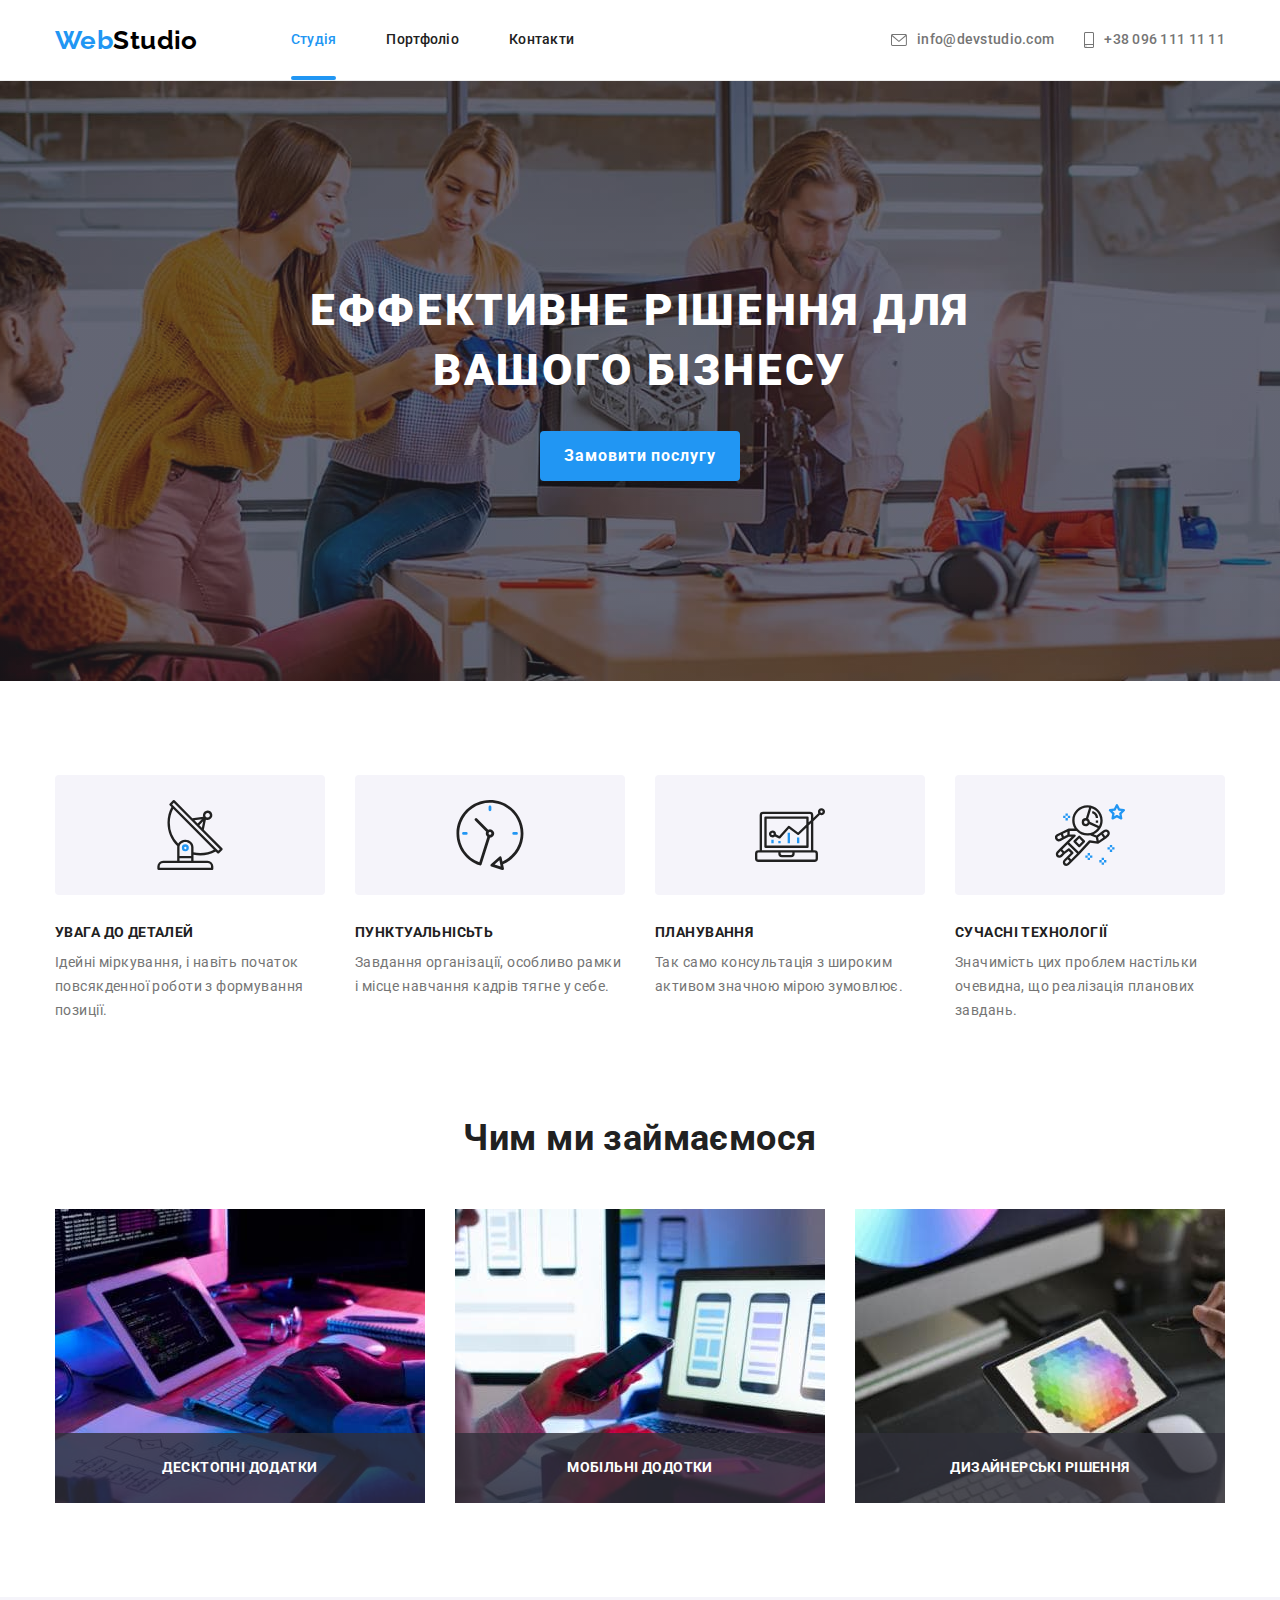
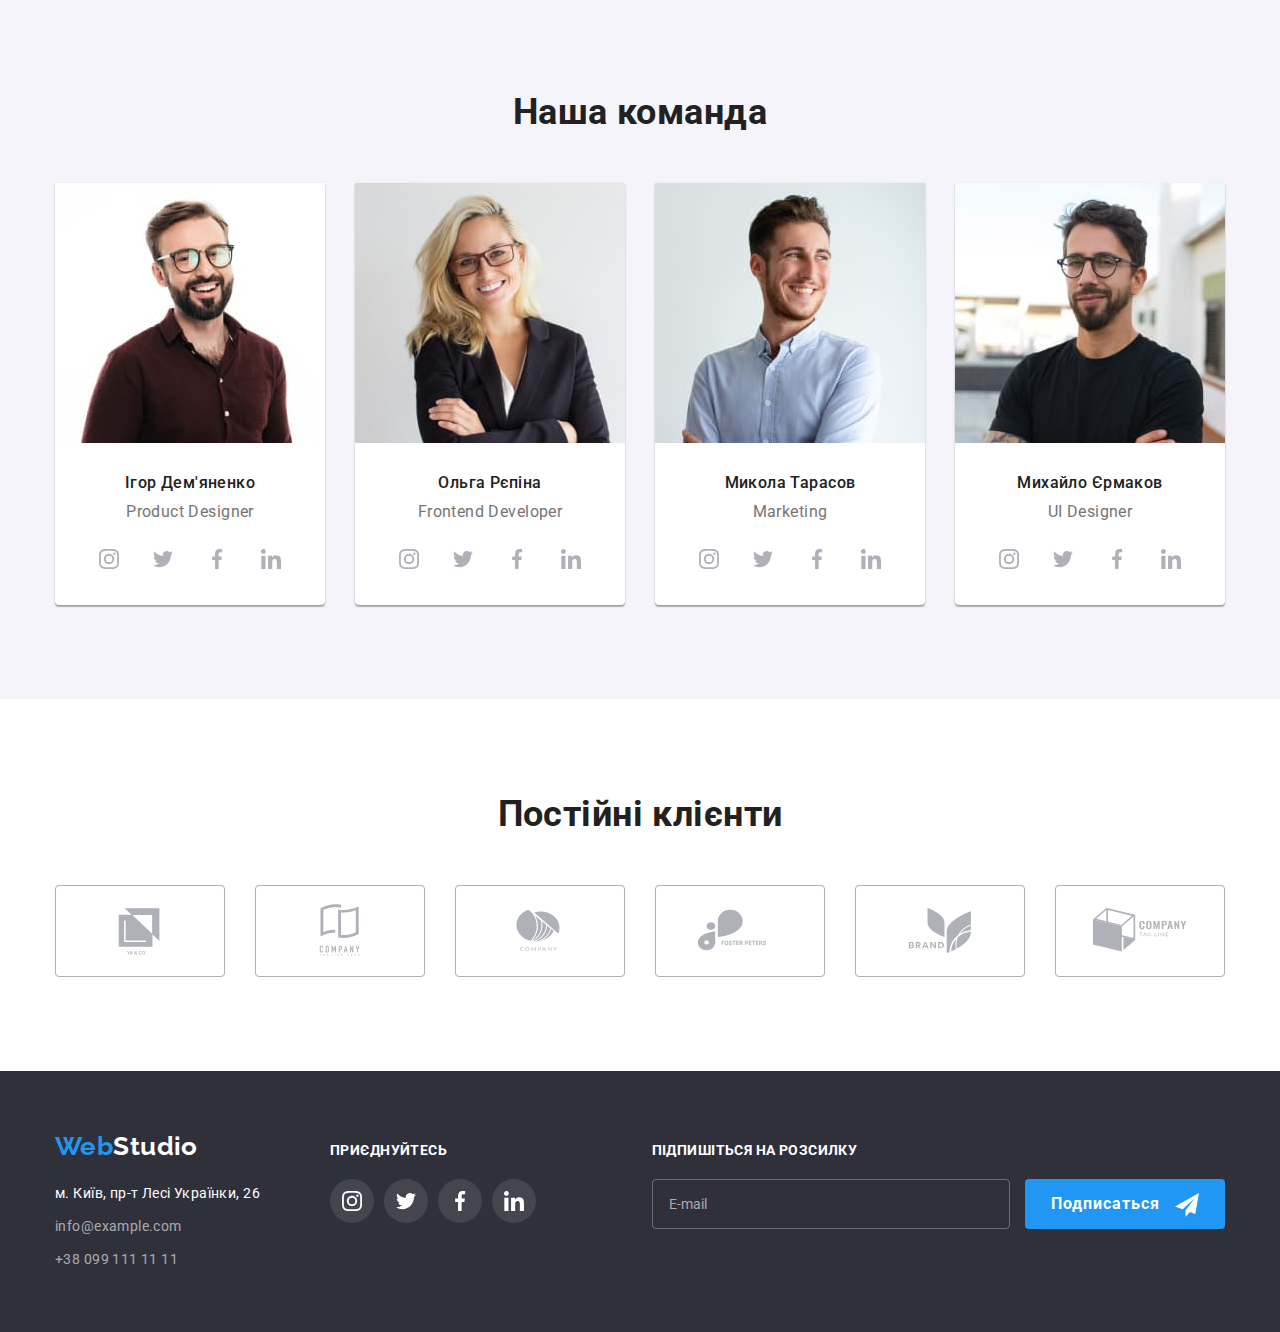
==== commit bb6e04da: "Update index.html" ====
--- a/index.html
+++ b/index.html
@@ -93,7 +93,7 @@
         <main>
             <!--Мейн-->
             <section class="hero">
-                <div class="hero__box container">
+                <div class="  hero__box container">
                     <h1 class="hero__title">Еффективне рішення для вашого бізнесу</h1>
                     <button type="button" class="button" data-modal-open>Замовити послугу</button>
                 </div>
@@ -496,7 +496,7 @@
         <!-- ПОСТІЙНІ_КЛІЄНТИ-->
         <section class="clients section">
             <div class="clients__box container">
-                <h2 class="clients__title">ПОСТІЙНІ_КЛІЄНТИ</h2>
+                <h2 class="clients__title">Постійні клієнти</h2>
                 <ul class="clients-list list">
                     <li class="clients-list__item">
                         <a class="clients-list__link" href="">
--- a/css/main.min.css
+++ b/css/main.min.css
@@ -1 +1 @@
-:root{--our-team-bg-color: #f5f4fa;--footer-hero-bg-color: #2f303a;--logo-color: #000000;--secondary-color: #757575;--text-color: #ffffff;--accent-color: #2196f3;--button-hover-color: #188ce8;--transparent-color: rgba(255, 255, 255, 0.6);--border-line-color: #ececec;--portfolio-border-color: #eeeeee;--icon-hover-color: #ffffff;--icon-fill: #afb1b8;--clients-border-color: rgba(175, 177, 184, 1);--footer-bg-soc: rgba(255, 255, 255, 0.1);--bg-color: #ffffff;--modal-border-color: rgba(33, 33, 33, 0.2);--border-subscribe: 1px solid rgba(255, 255, 255, 0.3);--transition-color: color 250ms cubic-bezier(0.4, 0, 0.2, 1);--transition-bg-color: background-color 250ms cubic-bezier(0.4, 0, 0.2, 1);--transition-box-shadow: box-shadow 250ms cubic-bezier(0.4, 0, 0.2, 1);--transition-fill: fill 250ms cubic-bezier(0.4, 0, 0.2, 1);--transition-border-color: border-color 250ms cubic-bezier(0.4, 0, 0.2, 1);--transition-transform: transform 250ms cubic-bezier(0.4, 0, 0.2, 1);--transition-opacity: opacity 250ms cubic-bezier(0.4, 0, 0.2, 1);--cubik: 250ms cubic-bezier(0.4, 0, 0.2, 1)}html{-webkit-box-sizing:border-box;box-sizing:border-box}*,*::before,*::after{-webkit-box-sizing:inherit;box-sizing:inherit}body{background-color:#fff;color:#212121;font-family:"Roboto",sans-serif;font-size:14px;font-weight:normal;letter-spacing:.03em;margin:0}@media screen and (max-width: 767px){body{padding-top:60px}}p,h1,h2,h3{margin:0}ul{margin:0;padding:0}img{display:block;width:100%;height:auto}.list{list-style:none}.link{text-decoration:none}.button{padding:0}.visually-hidden{position:absolute;width:1px;height:1px;margin:-1px;border:0;padding:0;white-space:nowrap;-webkit-clip-path:inset(100%);clip-path:inset(100%);clip:rect(0 0 0 0);overflow:hidden}.container{padding:0 15px;margin:0 auto}@media screen and (min-width: 480px){.container{max-width:480px}}@media screen and (min-width: 768px){.container{max-width:768px}}@media screen and (min-width: 1200px){.container{max-width:1200px}}.section{padding:60px 0}@media screen and (min-width: 1200px){.section{padding:94px 0}}.sub-title{font-weight:700;line-height:1.14;font-size:14px;text-transform:uppercase}.page-header{border-bottom:1px solid var(--border-line-color);width:100%}@media screen and (max-width: 767px){.page-header{position:fixed;top:0;left:0;z-index:1;background-color:var(--bg-color)}}.page-header__container{display:-webkit-box;display:-ms-flexbox;display:flex;-webkit-box-align:center;-ms-flex-align:center;align-items:center}@media screen and (max-width: 767px){.page-header__container{-webkit-box-pack:justify;-ms-flex-pack:justify;justify-content:space-between;height:60px}}.menu-container{width:100%}@media screen and (max-width: 767px){.menu-container{position:fixed;top:0;left:0;background-color:var(--bg-color);height:100vh;-webkit-transform:translateY(100%);transform:translateY(100%);-webkit-transition:var(--transition-transform);transition:var(--transition-transform)}.menu-container.is-open{display:-webkit-box;display:-ms-flexbox;display:flex;-webkit-box-orient:vertical;-webkit-box-direction:normal;-ms-flex-direction:column;flex-direction:column;height:100vh;width:100%;padding:48px 40px;overflow:auto;-webkit-transform:translateY(0);transform:translateY(0);-webkit-transition:var(--transition-transform);transition:var(--transition-transform)}}@media screen and (min-width: 768px){.menu-container{display:-webkit-box;display:-ms-flexbox;display:flex;-webkit-box-align:center;-ms-flex-align:center;align-items:center}}.menu-btn{background-color:rgba(0,0,0,0);border:none;padding:0;z-index:1;-webkit-transition:fill var(--cubik);transition:fill var(--cubik)}.menu-btn:hover,.menu-btn:focus{fill:var(--accent-color)}.menu-btn .menu-btn__icon-cross{display:none}@media screen and (min-width: 768px){.menu-btn{display:none}}.menu-btn.is-open .menu-btn__icon-cross{display:block}.menu-btn.is-open .menu-btn__icon-menu{display:none}.nav__list{display:-webkit-box;display:-ms-flexbox;display:flex;gap:50px}@media screen and (max-width: 767px){.nav__list{-webkit-box-orient:vertical;-webkit-box-direction:normal;-ms-flex-direction:column;flex-direction:column;gap:32px}}@media screen and (min-width: 768px){.nav__item{position:relative}}.nav__link{color:inherit;font-weight:500;font-size:27px;line-height:1.18;letter-spacing:.02em;text-align:center}@media screen and (min-width: 400px){.nav__link{font-size:40px}}@media screen and (min-width: 768px){.nav__link{color:inherit;font-size:14px;line-height:1.14;padding:32px 0;display:block;-webkit-transition:var(--transition-color);transition:var(--transition-color)}}.nav__link:hover,.nav__link:focus{color:var(--accent-color)}.nav__link--current{color:var(--accent-color)}@media screen and (min-width: 768px){.nav__link.nav__link--current::after{position:absolute;bottom:0;border-radius:2px;content:"";width:100%;height:4px;background-color:var(--accent-color);display:block}}.social-small{display:-webkit-box;display:-ms-flexbox;display:flex;-ms-flex-wrap:wrap;flex-wrap:wrap}@media screen and (min-width: 768px){.social-small{display:none}}.social-small__item:not(:first-child){padding-left:10px}.social-small__item:not(:last-child){border-right:1px solid rgba(33,33,33,.2);padding-right:10px}.social-small__link{color:var(--accent-color);font-weight:500;font-size:18px;line-height:1.22;letter-spacing:.02em}.hero{background-color:var(--footer-hero-bg-color);text-align:center;padding:118px 0;max-width:1600px;background-image:-webkit-gradient(linear, left top, left bottom, from(rgba(47, 48, 58, 0.4)), to(rgba(47, 48, 58, 0.4))),url(../images/hero/hero-mobile.jpg);background-image:linear-gradient(rgba(47, 48, 58, 0.4), rgba(47, 48, 58, 0.4)),url(../images/hero/hero-mobile.jpg);background-size:cover;background-position:center;background-repeat:no-repeat}@media(min-device-pixel-ratio: 2),(-webkit-min-device-pixel-ratio: 2),(min-resolution: 192dpi),(min-resolution: 2dppx){.hero{background-image:-webkit-gradient(linear, left top, left bottom, from(rgba(47, 48, 58, 0.4)), to(rgba(47, 48, 58, 0.4))),url(../images/hero/hero-mobile@2x.jpg);background-image:linear-gradient(rgba(47, 48, 58, 0.4), rgba(47, 48, 58, 0.4)),url(../images/hero/hero-mobile@2x.jpg)}}@media screen and (min-width: 768px){.hero{background-image:-webkit-gradient(linear, left top, left bottom, from(rgba(47, 48, 58, 0.4)), to(rgba(47, 48, 58, 0.4))),url(../images/hero/hero-tablet.jpg);background-image:linear-gradient(rgba(47, 48, 58, 0.4), rgba(47, 48, 58, 0.4)),url(../images/hero/hero-tablet.jpg)}}@media screen and (min-width: 768px)and (min-device-pixel-ratio: 2),screen and (min-width: 768px)and (-webkit-min-device-pixel-ratio: 2),screen and (min-width: 768px)and (min-resolution: 192dpi),screen and (min-width: 768px)and (min-resolution: 2dppx){.hero{background-image:-webkit-gradient(linear, left top, left bottom, from(rgba(47, 48, 58, 0.4)), to(rgba(47, 48, 58, 0.4))),url(../images/hero/hero-tablet@2x.jpg);background-image:linear-gradient(rgba(47, 48, 58, 0.4), rgba(47, 48, 58, 0.4)),url(../images/hero/hero-tablet@2x.jpg)}}@media screen and (min-width: 1200px){.hero{padding:200px 0;height:600px;background-image:-webkit-gradient(linear, left top, left bottom, from(rgba(47, 48, 58, 0.4)), to(rgba(47, 48, 58, 0.4))),url(../images/hero/hero-desktop.jpg);background-image:linear-gradient(rgba(47, 48, 58, 0.4), rgba(47, 48, 58, 0.4)),url(../images/hero/hero-desktop.jpg)}}@media screen and (min-width: 1200px)and (min-device-pixel-ratio: 2),screen and (min-width: 1200px)and (-webkit-min-device-pixel-ratio: 2),screen and (min-width: 1200px)and (min-resolution: 192dpi),screen and (min-width: 1200px)and (min-resolution: 2dppx){.hero{background-image:-webkit-gradient(linear, left top, left bottom, from(rgba(47, 48, 58, 0.4)), to(rgba(47, 48, 58, 0.4))),url(../images/hero/hero-desktop@2x.jpg);background-image:linear-gradient(rgba(47, 48, 58, 0.4), rgba(47, 48, 58, 0.4)),url(../images/hero/hero-desktop@2x.jpg)}}.hero__title{color:var(--text-color);max-width:360px;font-size:26px;text-transform:uppercase;font-weight:900;line-height:1.62;letter-spacing:.06em;margin-bottom:30px;margin-left:auto;margin-right:auto}@media screen and (min-width: 1200px){.hero__title{max-width:696px;font-size:44px;line-height:1.36}}.logo{color:var(--logo-color);font-family:"Raleway",sans-serif;font-size:24px;font-weight:700;line-height:1.17}@media screen and (min-width: 1200px){.logo{font-size:26px;line-height:1.19}}.logo__footer{color:var(--text-color)}@media screen and (max-width: 767px){.logo__footer{margin-bottom:20px;display:block}}@media screen and (min-width: 768px){.logo__footer{display:block;margin-bottom:20px}}@media screen and (min-width: 768px){.logo__page-header{margin-right:88px}}@media screen and (min-width: 1200px){.logo__page-header{margin-right:93px}}.logo__web{color:var(--accent-color)}.button{border-radius:4px;background-color:var(--accent-color);color:var(--text-color);border:none;cursor:pointer;min-width:200px;height:50px;font-size:16px;font-family:inherit;font-weight:700;line-height:1.88;letter-spacing:.06em;-webkit-transition:background-color var(--cubik);transition:background-color var(--cubik);-webkit-transition:-webkit-box-shadow var(--cubik);transition:-webkit-box-shadow var(--cubik);transition:box-shadow var(--cubik);transition:box-shadow var(--cubik), -webkit-box-shadow var(--cubik)}.button:hover,.button:focus{background-color:var(--button-hover-color);-webkit-box-shadow:0px 4px 4px rgba(0,0,0,.15);box-shadow:0px 4px 4px rgba(0,0,0,.15)}.contacts-list{display:-webkit-box;display:-ms-flexbox;display:flex;-webkit-box-pack:center;-ms-flex-pack:center;justify-content:center}@media screen and (max-width: 767px){.contacts-list{margin-top:auto;margin-bottom:auto;gap:32px;-webkit-box-orient:vertical;-webkit-box-direction:reverse;-ms-flex-direction:column-reverse;flex-direction:column-reverse}}@media screen and (min-width: 768px)and (max-width: 1199px){.contacts-list{margin-left:auto;gap:10px;-webkit-box-orient:vertical;-webkit-box-direction:normal;-ms-flex-direction:column;flex-direction:column}}@media screen and (min-width: 1200px){.contacts-list{margin-left:auto;-webkit-box-orient:horizontal;-webkit-box-direction:normal;-ms-flex-direction:row;flex-direction:row}}@media screen and (min-width: 1200px){.contacts-list__item:not(:last-child){margin-right:30px}}.contacts-list__link{color:var(--secondary-color);display:block;display:-webkit-box;display:-ms-flexbox;display:flex;-webkit-box-align:center;-ms-flex-align:center;align-items:center;font-weight:500;font-size:24px;line-height:1.17;letter-spacing:.02em;-webkit-transition:var(--transition-color);transition:var(--transition-color)}.contacts-list__link:hover,.contacts-list__link:focus{color:var(--accent-color)}@media screen and (min-width: 768px){.contacts-list__link{font-size:12px}}@media screen and (min-width: 1200px){.contacts-list__link{padding:32px 0;font-size:14px;line-height:1.14}}@media screen and (max-width: 767px){.contacts-list__link--accent{color:var(--accent-color)}}@media screen and (max-width: 399px){.contacts-list__link--accent{font-size:27px}}@media screen and (min-width: 400px)and (max-width: 767px){.contacts-list__link--accent{font-weight:500;font-size:34px;line-height:1.18;letter-spacing:.02em}}.contacts-list__icon{margin-right:10px;vertical-align:middle;fill:currentColor}@media screen and (max-width: 767px){.contacts-list__icon{display:none}}.soc-networks{display:-webkit-box;display:-ms-flexbox;display:flex;-webkit-box-pack:center;-ms-flex-pack:center;justify-content:center;gap:10px}.soc-networks__link{display:-webkit-box;display:-ms-flexbox;display:flex;-webkit-box-align:center;-ms-flex-align:center;align-items:center;-webkit-box-pack:center;-ms-flex-pack:center;justify-content:center;width:44px;height:44px;border-radius:50%;-webkit-transition:var(--transition-bg-color);transition:var(--transition-bg-color)}.soc-networks__link:hover,.soc-networks__link:focus{background-color:var(--accent-color)}.soc-networks__icon{fill:var(--icon-fill);-webkit-transition:var(--transition-fill);transition:var(--transition-fill)}.soc-networks__link:hover .soc-networks__icon,.soc-networks__link:focus .soc-networks__icon{fill:var(--icon-hover-color)}@media screen and (max-width: 767px){.address{margin-bottom:60px}}.address__list{line-height:1.71;font-style:normal}.address__item:not(:last-child){margin-bottom:8px}@media screen and (min-width: 1200px){.address__item:not(:last-child){margin-bottom:9px}}.address__link{color:var(--transparent-color);line-height:1.71;-webkit-transition:var(--transition-color);transition:var(--transition-color)}.address__link:hover,.address__link:focus{color:var(--accent-color)}.address__link--white{color:var(--text-color)}.subscribe-form__input{width:100%;height:50px;margin-left:auto;margin-right:auto;padding:15px 0 15px 16px;border-radius:4px;border:var(--border-subscribe);background-color:rgba(255,255,255,0);outline:none;color:var(--text-color)}@media screen and (max-width: 1199px){.subscribe-form__input{max-width:450px;margin-bottom:20px}}@media screen and (min-width: 1200px){.subscribe-form__input{margin-right:12px;width:358px}}.subscribe-form__input:focus{border-color:var(--accent-color)}.subscribe-form__input::-webkit-input-placeholder{color:rgba(255,255,255,.6)}.subscribe-form__input::-moz-placeholder{color:rgba(255,255,255,.6)}.subscribe-form__input:-ms-input-placeholder{color:rgba(255,255,255,.6)}.subscribe-form__input::-ms-input-placeholder{color:rgba(255,255,255,.6)}.subscribe-form__input::placeholder{color:rgba(255,255,255,.6)}.subscribe-form__icon{vertical-align:middle;margin-left:10px}.close-button{position:absolute;top:8px;right:8px;width:30px;height:30px;border-radius:50%;border:1px solid rgba(0,0,0,.1);background-color:var(--bg-color);cursor:pointer;outline:none;-webkit-transition:fill var(--cubik);transition:fill var(--cubik)}.close-button:hover,.close-button:focus{fill:var(--accent-color)}.backdrop{position:fixed;top:0;left:0;z-index:2;width:100vw;height:100vh;background-color:rgba(0,0,0,.2);opacity:1;-webkit-transition:var(--transition-opacity);transition:var(--transition-opacity);overflow-y:scroll}.backdrop.is-hidden{opacity:0;pointer-events:none}.modal-box{margin-bottom:10px}.modal-box__label{font-size:12px;line-height:1.17;letter-spacing:.01em;color:var(--secondary-color);margin-bottom:4px;display:block}.modal-box__field{position:relative}.modal-box__input{width:100%;height:40px;border:1px solid var(--modal-border-color);border-radius:4px;padding:14px 42px;outline:none;-webkit-transition:border-color var(--cubik);transition:border-color var(--cubik)}.modal-box__input:focus{border-color:var(--accent-color)}.modal-box__icon{position:absolute;left:12px;top:50%;-webkit-transform:translateY(-50%);transform:translateY(-50%);-webkit-transition:fill var(--cubik);transition:fill var(--cubik)}.modal-box__input:focus+.modal-box__icon{fill:var(--accent-color)}.modal-form__comment-box{margin-bottom:20px}.modal-form__comment{width:100%;height:120px;resize:none;border:1px solid var(--modal-border-color);border-radius:4px;padding:12px 16px;outline:none;-webkit-transition:border-color var(--cubik);transition:border-color var(--cubik);display:block}.modal-form__comment:focus{border-color:var(--accent-color)}.modal-form__comment::-webkit-input-placeholder{line-height:1.14;letter-spacing:.01em;color:rgba(117,117,117,.5)}.modal-form__comment::-moz-placeholder{line-height:1.14;letter-spacing:.01em;color:rgba(117,117,117,.5)}.modal-form__comment:-ms-input-placeholder{line-height:1.14;letter-spacing:.01em;color:rgba(117,117,117,.5)}.modal-form__comment::-ms-input-placeholder{line-height:1.14;letter-spacing:.01em;color:rgba(117,117,117,.5)}.modal-form__comment::placeholder{line-height:1.14;letter-spacing:.01em;color:rgba(117,117,117,.5)}.modal{position:absolute;top:50%;left:50%;padding:40px;border-radius:4px;background-color:var(--bg-color);-webkit-transform:translate(-50%, -50%) scale(1) rotate(360deg);transform:translate(-50%, -50%) scale(1) rotate(360deg);-webkit-transition:var(--transition-transform);transition:var(--transition-transform)}.backdrop.is-hidden .modal{-webkit-transform:translate(-50%, -50%) scale(0.2) rotate(0);transform:translate(-50%, -50%) scale(0.2) rotate(0)}@media screen and (max-width: 480px){.modal{min-width:100%;max-height:609px}}@media screen and (min-width: 481px){.modal{width:450px;height:609px}}@media screen and (min-width: 1200px){.modal{height:581px;width:528px}}.modal__title{font-weight:700;font-size:20px;line-height:1.15;text-align:center;margin-bottom:12px}.modal__button{margin-left:auto;margin-right:auto;display:block}.checkbox-box{margin-bottom:30px}.checkbox-box__label{display:-webkit-box;display:-ms-flexbox;display:flex;-ms-flex-wrap:wrap;flex-wrap:wrap;-webkit-box-align:center;-ms-flex-align:center;align-items:center;line-height:1.71;color:var(--secondary-color)}@media screen and (max-width: 1199px){.checkbox-box__label{font-size:12px;line-height:1.17}}.checkbox-box__icon-box{width:16px;height:15px;border-radius:2px;border:2px solid #212121;margin-right:7px;-webkit-transition:-webkit-box-shadow var(--cubik);transition:-webkit-box-shadow var(--cubik);transition:box-shadow var(--cubik);transition:box-shadow var(--cubik), -webkit-box-shadow var(--cubik)}.checkbox-box__input:checked+.checkbox-box__label .checkbox-box__icon-box{border:none;background-color:var(--accent-color);-webkit-box-shadow:0px 4px 4px rgba(0,0,0,.25);box-shadow:0px 4px 4px rgba(0,0,0,.25)}.checkbox-box__input:focus+.checkbox-box__label .checkbox-box__icon-box{border-color:var(--accent-color)}.checkbox-box__icon{fill:rgba(0,0,0,0)}.checkbox-box__link{color:var(--accent-color)}.checkbox-box__input:checked+.checkbox-box__label .checkbox-box__icon{fill:var(--bg-color)}.features__list{display:-webkit-box;display:-ms-flexbox;display:flex;-ms-flex-wrap:wrap;flex-wrap:wrap;gap:30px}.features__item{width:100%}@media screen and (min-width: 768px){.features__item{width:calc((100% - 30px)/2)}}@media screen and (min-width: 1200px){.features__item{width:calc((100% - 90px)/4)}}.features__icon{background-color:var(--our-team-bg-color);display:-webkit-box;display:-ms-flexbox;display:flex;-webkit-box-align:center;-ms-flex-align:center;align-items:center;-webkit-box-pack:center;-ms-flex-pack:center;justify-content:center;height:120px;border-radius:4px;margin-bottom:30px}.features__sub-title{margin-bottom:10px}@media screen and (max-width: 767px){.features__sub-title{text-align:center}}.features__description{color:var(--secondary-color);line-height:1.71}.activity{padding-bottom:94px}@media screen and (max-width: 1199px){.activity{display:none}}.activity__list{display:-webkit-box;display:-ms-flexbox;display:flex;-ms-flex-wrap:wrap;flex-wrap:wrap;gap:30px}.activity__item{position:relative;width:calc((100% - 60px)/3)}.activity__sub-title{position:absolute;bottom:0;display:-webkit-box;display:-ms-flexbox;display:flex;-webkit-box-pack:center;-ms-flex-pack:center;justify-content:center;-webkit-box-align:center;-ms-flex-align:center;align-items:center;width:100%;height:70px;background-color:rgba(47,48,58,.8)}.activity__title{font-weight:700;font-size:28px;line-height:1.18;text-align:center;margin-bottom:50px}@media screen and (min-width: 1200px){.activity__title{font-size:36px;line-height:1.17}}.team{background-color:var(--our-team-bg-color)}.team__title{font-weight:700;font-size:28px;line-height:1.18;text-align:center}@media screen and (min-width: 1200px){.team__title{font-size:36px;line-height:1.17}}@media screen and (max-width: 1199px){.team__title{margin-bottom:30px}}@media screen and (min-width: 1200px){.team__title{margin-bottom:50px}}@media screen and (min-width: 481px){.team__list{display:-webkit-box;display:-ms-flexbox;display:flex;-ms-flex-wrap:wrap;flex-wrap:wrap;gap:30px}}.team__item{background:var(--text-color);-webkit-box-shadow:0px 1px 3px rgba(0,0,0,.12),0px 1px 1px rgba(0,0,0,.14),0px 2px 1px rgba(0,0,0,.2);box-shadow:0px 1px 3px rgba(0,0,0,.12),0px 1px 1px rgba(0,0,0,.14),0px 2px 1px rgba(0,0,0,.2);border-radius:0px 0px 4px 4px;padding-bottom:24px}@media screen and (min-width: 768px){.team__item{width:calc((100% - 30px)/2)}}@media screen and (min-width: 1200px){.team__item{width:calc((100% - 90px)/4)}}@media screen and (max-width: 480px){.team__item:not(:last-child){margin-bottom:30px}}.team__sub-title{font-weight:500;font-size:16px;line-height:1.19;text-align:center;padding-top:30px;margin-bottom:10px}.team__speciality{color:var(--secondary-color);font-size:16px;line-height:1.19;text-align:center;margin-bottom:16px}.clients__title{font-weight:700;font-size:28px;line-height:1.8;text-align:center;margin-bottom:30px}@media screen and (min-width: 768px){.clients__title{font-weight:700;font-size:28px;line-height:1.18;text-align:center;margin-bottom:50px}}@media screen and (min-width: 768px)and (min-width: 1200px){.clients__title{font-size:36px;line-height:1.17}}.clients-list{display:-webkit-box;display:-ms-flexbox;display:flex;-ms-flex-wrap:wrap;flex-wrap:wrap;gap:30px}.clients-list__item{width:calc((100% - 30px)/2)}@media screen and (min-width: 768px){.clients-list__item{width:calc((100% - 60px)/3)}}@media screen and (min-width: 1200px){.clients-list__item{width:calc((100% - 150px)/6)}}.clients-list__link{display:-webkit-box;display:-ms-flexbox;display:flex;-webkit-box-pack:center;-ms-flex-pack:center;justify-content:center;-webkit-box-align:center;-ms-flex-align:center;align-items:center;fill:var(--icon-fill);height:92px;border:1px solid var(--clients-border-color);border-radius:4px;-webkit-transition:var(--transition-border-color),var(--transition-fill);transition:var(--transition-border-color),var(--transition-fill)}@media screen and (min-width: 1200px){.clients-list__link{fill:var(--icon-fill);width:170px;height:92px;border:1px solid var(--clients-border-color);border-radius:4px;-webkit-transition:var(--transition-border-color),var(--transition-fill);transition:var(--transition-border-color),var(--transition-fill)}}.clients-list__link:hover,.clients-list__link:focus{fill:var(--accent-color);border-color:var(--accent-color)}.page-footer{background-color:var(--footer-hero-bg-color);width:100%}@media screen and (max-width: 767px){.page-footer{text-align:center}}@media screen and (min-width: 1200px){.page-footer{padding:60px 0}}@media screen and (min-width: 768px){.page-footer__box{display:-webkit-box;display:-ms-flexbox;display:flex;-ms-flex-wrap:wrap;flex-wrap:wrap;-webkit-box-pack:center;-ms-flex-pack:center;justify-content:center;-webkit-box-align:baseline;-ms-flex-align:baseline;align-items:baseline;text-align:center}}@media screen and (min-width: 1200px){.page-footer__box{-webkit-box-align:baseline;-ms-flex-align:baseline;align-items:baseline;text-align:left}}@media screen and (min-width: 768px)and (max-width: 1199px){.page-footer__address-box{margin-right:165px;margin-bottom:60px}}@media screen and (min-width: 1200px){.page-footer__address-box{margin-right:70px}}@media screen and (max-width: 767px){.page-footer__join-box{margin-bottom:60px}}@media screen and (min-width: 1200px){.page-footer__join-box{width:206px;margin-right:auto}}.join-box__sub-title,.subscribe-box__sub-title{margin-bottom:20px}.sub-title--white{color:var(--text-color)}.soc-networks__link--footer-dark{background-color:var(--footer-bg-soc)}.soc-networks__icon--white{fill:var(--text-color)}.filter{display:-webkit-box;display:-ms-flexbox;display:flex;-ms-flex-wrap:wrap;flex-wrap:wrap;gap:15px 8px;margin-bottom:40px}@media screen and (min-width: 768px){.filter{-webkit-box-pack:center;-ms-flex-pack:center;justify-content:center;margin-bottom:30px}}@media screen and (min-width: 1200px){.filter{margin-bottom:50px}}.filter__btn{background-color:var(--our-team-bg-color);border:none;border-radius:4px;cursor:pointer;font-family:inherit;font-size:16px;font-weight:500;line-height:1.62;text-align:center;-webkit-transition:var(--transition-bg-color),var(--transition-color),var(--transition-box-shadow);transition:var(--transition-bg-color),var(--transition-color),var(--transition-box-shadow)}.filter__btn:hover,.filter__btn:focus{background-color:var(--accent-color);color:var(--text-color);-webkit-box-shadow:0px 3px 1px rgba(0,0,0,.1),0px 1px 2px rgba(0,0,0,.08),0px 2px 2px rgba(0,0,0,.12);box-shadow:0px 3px 1px rgba(0,0,0,.1),0px 1px 2px rgba(0,0,0,.08),0px 2px 2px rgba(0,0,0,.12)}@media screen and (max-width: 381px){.filter__btn{padding:6px 11px}}@media screen and (min-width: 382px){.filter__btn{padding:6px 22px}}.card{position:relative}@media screen and (max-width: 767px){.cards{margin-bottom:-30px}.card{margin-bottom:30px}}@media screen and (min-width: 768px){.cards{display:-webkit-box;display:-ms-flexbox;display:flex;-ms-flex-wrap:wrap;flex-wrap:wrap;gap:30px}.card{max-width:calc((100% - 30px)/2)}}.card__overlay{position:absolute;min-height:100%;top:0;left:0;background-color:rgba(33,150,243,.9);font-size:18px;line-height:1.56;padding:63px 24px;color:var(--text-color);-webkit-transform:translateY(101%);transform:translateY(101%);-webkit-transition:var(--transition-transform);transition:var(--transition-transform)}.card__link:hover .card__overlay,.card__link:focus .card__overlay{-webkit-transform:translateY(0);transform:translateY(0)}.card__link{display:-webkit-box;display:-ms-flexbox;display:flex;-webkit-box-orient:vertical;-webkit-box-direction:normal;-ms-flex-direction:column;flex-direction:column;height:100%;color:inherit;-webkit-transition:var(--transition-box-shadow);transition:var(--transition-box-shadow)}.card__link:hover,.card__link:focus{-webkit-box-shadow:0px 1px 1px rgba(0,0,0,.12),0px 4px 4px rgba(0,0,0,.06),1px 4px 6px rgba(0,0,0,.16);box-shadow:0px 1px 1px rgba(0,0,0,.12),0px 4px 4px rgba(0,0,0,.06),1px 4px 6px rgba(0,0,0,.16)}.card__thumb{position:relative;overflow:hidden}.card__box{border:1px solid var(--portfolio-border-color);border-top:none;padding:20px 24px;-webkit-box-flex:1;-ms-flex-positive:1;flex-grow:1}.card__title{font-weight:700;font-size:18px;line-height:2;letter-spacing:.06em;margin-bottom:4px}.card__description{font-size:16px;line-height:1.88;color:var(--secondary-color)}/*# sourceMappingURL=main.min.css.map */+:root{--our-team-bg-color: #f5f4fa;--footer-hero-bg-color: #2f303a;--logo-color: #000000;--secondary-color: #757575;--text-color: #ffffff;--accent-color: #2196f3;--button-hover-color: #188ce8;--transparent-color: rgba(255, 255, 255, 0.6);--border-line-color: #ececec;--portfolio-border-color: #eeeeee;--icon-hover-color: #ffffff;--icon-fill: #afb1b8;--clients-border-color: rgba(175, 177, 184, 1);--footer-bg-soc: rgba(255, 255, 255, 0.1);--bg-color: #ffffff;--modal-border-color: rgba(33, 33, 33, 0.2);--border-subscribe: 1px solid rgba(255, 255, 255, 0.3);--transition-color: color 250ms cubic-bezier(0.4, 0, 0.2, 1);--transition-bg-color: background-color 250ms cubic-bezier(0.4, 0, 0.2, 1);--transition-box-shadow: box-shadow 250ms cubic-bezier(0.4, 0, 0.2, 1);--transition-fill: fill 250ms cubic-bezier(0.4, 0, 0.2, 1);--transition-border-color: border-color 250ms cubic-bezier(0.4, 0, 0.2, 1);--transition-transform: transform 250ms cubic-bezier(0.4, 0, 0.2, 1);--transition-opacity: opacity 250ms cubic-bezier(0.4, 0, 0.2, 1);--cubik: 250ms cubic-bezier(0.4, 0, 0.2, 1)}html{box-sizing:border-box}*,*::before,*::after{box-sizing:inherit}body{background-color:#fff;color:#212121;font-family:"Roboto",sans-serif;font-size:14px;font-weight:normal;letter-spacing:.03em;margin:0}@media screen and (max-width: 767px){body{padding-top:60px}}p,h1,h2,h3{margin:0}ul{margin:0;padding:0}img{display:block;width:100%;height:auto}.list{list-style:none}.link{text-decoration:none}.button{padding:0}.visually-hidden{position:absolute;width:1px;height:1px;margin:-1px;border:0;padding:0;white-space:nowrap;clip-path:inset(100%);clip:rect(0 0 0 0);overflow:hidden}.container{padding:0 15px;margin:0 auto}@media screen and (min-width: 480px){.container{max-width:480px}}@media screen and (min-width: 768px){.container{max-width:768px}}@media screen and (min-width: 1200px){.container{max-width:1200px}}.section{padding:60px 0}@media screen and (min-width: 1200px){.section{padding:94px 0}}.sub-title{font-weight:700;line-height:1.14;font-size:14px;text-transform:uppercase}.page-header{border-bottom:1px solid var(--border-line-color);width:100%}@media screen and (max-width: 767px){.page-header{position:fixed;top:0;left:0;z-index:1;background-color:var(--bg-color)}}.page-header__container{display:flex;align-items:center}@media screen and (max-width: 767px){.page-header__container{justify-content:space-between;height:60px}}.menu-container{width:100%}@media screen and (max-width: 767px){.menu-container{position:fixed;top:0;left:0;background-color:var(--bg-color);height:100vh;transform:translateY(100%);transition:var(--transition-transform)}.menu-container.is-open{display:flex;flex-direction:column;height:100vh;width:100%;padding:48px 40px;overflow:auto;transform:translateY(0);transition:var(--transition-transform)}}@media screen and (min-width: 768px){.menu-container{display:flex;align-items:center}}.menu-btn{background-color:rgba(0,0,0,0);border:none;padding:0;z-index:1;transition:fill var(--cubik)}.menu-btn:hover,.menu-btn:focus{fill:var(--accent-color)}.menu-btn .menu-btn__icon-cross{display:none}@media screen and (min-width: 768px){.menu-btn{display:none}}.menu-btn.is-open .menu-btn__icon-cross{display:block}.menu-btn.is-open .menu-btn__icon-menu{display:none}.nav__list{display:flex;gap:50px}@media screen and (max-width: 767px){.nav__list{flex-direction:column;gap:32px}}@media screen and (min-width: 768px){.nav__item{position:relative}}.nav__link{color:inherit;font-weight:500;font-size:27px;line-height:1.18;letter-spacing:.02em;text-align:center}@media screen and (min-width: 400px){.nav__link{font-size:40px}}@media screen and (min-width: 768px){.nav__link{color:inherit;font-size:14px;line-height:1.14;padding:32px 0;display:block;transition:var(--transition-color)}}.nav__link:hover,.nav__link:focus{color:var(--accent-color)}.nav__link--current{color:var(--accent-color)}@media screen and (min-width: 768px){.nav__link.nav__link--current::after{position:absolute;bottom:0;border-radius:2px;content:"";width:100%;height:4px;background-color:var(--accent-color);display:block}}.social-small{display:flex;flex-wrap:wrap}@media screen and (min-width: 768px){.social-small{display:none}}.social-small__item:not(:first-child){padding-left:10px}.social-small__item:not(:last-child){border-right:1px solid rgba(33,33,33,.2);padding-right:10px}.social-small__link{color:var(--accent-color);font-weight:500;font-size:18px;line-height:1.22;letter-spacing:.02em}.hero{background-color:var(--footer-hero-bg-color);padding:118px 0px;max-width:1600px;max-height:600px;margin-left:auto;margin-right:auto;background-image:linear-gradient(rgba(47, 48, 58, 0.4), rgba(47, 48, 58, 0.4)),url(../images/hero/hero-mobile.jpg);background-size:cover;background-position:center;background-repeat:no-repeat}@media(min-device-pixel-ratio: 2),(min-resolution: 192dpi),(min-resolution: 2dppx){.hero{background-image:linear-gradient(rgba(47, 48, 58, 0.4), rgba(47, 48, 58, 0.4)),url(../images/hero/hero-mobile@2x.jpg)}}@media screen and (min-width: 768px){.hero{background-image:linear-gradient(rgba(47, 48, 58, 0.4), rgba(47, 48, 58, 0.4)),url(../images/hero/hero-tablet.jpg)}}@media screen and (min-width: 768px)and (min-device-pixel-ratio: 2),screen and (min-width: 768px)and (min-resolution: 192dpi),screen and (min-width: 768px)and (min-resolution: 2dppx){.hero{background-image:linear-gradient(rgba(47, 48, 58, 0.4), rgba(47, 48, 58, 0.4)),url(../images/hero/hero-tablet@2x.jpg)}}@media screen and (min-width: 1200px){.hero{width:100%;text-align:center;padding:200px 0;height:600px;background-image:linear-gradient(rgba(47, 48, 58, 0.4), rgba(47, 48, 58, 0.4)),url(../images/hero/hero-desktop.jpg)}}@media screen and (min-width: 1200px)and (min-device-pixel-ratio: 2),screen and (min-width: 1200px)and (min-resolution: 192dpi),screen and (min-width: 1200px)and (min-resolution: 2dppx){.hero{background-image:linear-gradient(rgba(47, 48, 58, 0.4), rgba(47, 48, 58, 0.4)),url(../images/hero/hero-desktop@2x.jpg)}}.hero__title{color:var(--text-color);max-width:360px;font-size:26px;text-transform:uppercase;font-weight:900;line-height:1.62;letter-spacing:.06em;margin-bottom:30px;margin-left:auto;margin-right:auto}@media screen and (min-width: 1200px){.hero__title{max-width:696px;font-size:44px;line-height:1.36}}.logo{color:var(--logo-color);font-family:"Raleway",sans-serif;font-size:24px;font-weight:700;line-height:1.17}@media screen and (min-width: 1200px){.logo{font-size:26px;line-height:1.19}}.logo__footer{color:var(--text-color)}@media screen and (max-width: 767px){.logo__footer{margin-bottom:20px;display:block}}@media screen and (min-width: 768px){.logo__footer{display:block;margin-bottom:20px}}@media screen and (min-width: 768px){.logo__page-header{margin-right:88px}}@media screen and (min-width: 1200px){.logo__page-header{margin-right:93px}}.logo__web{color:var(--accent-color)}.button{background-color:var(--accent-color);color:var(--text-color);border:none;cursor:pointer;min-width:200px;height:50px;border-radius:4px;font-size:16px;font-family:inherit;font-weight:700;line-height:1.88;letter-spacing:.06em;transition:background-color var(--cubik);transition:box-shadow var(--cubik)}.button:hover,.button:focus{background-color:var(--button-hover-color);box-shadow:0px 4px 4px rgba(0,0,0,.15)}.contacts-list{display:flex;justify-content:center}@media screen and (max-width: 767px){.contacts-list{margin-top:auto;margin-bottom:auto;gap:32px;flex-direction:column-reverse}}@media screen and (min-width: 768px)and (max-width: 1199px){.contacts-list{margin-left:auto;gap:10px;flex-direction:column}}@media screen and (min-width: 1200px){.contacts-list{margin-left:auto;flex-direction:row}}@media screen and (min-width: 1200px){.contacts-list__item:not(:last-child){margin-right:30px}}.contacts-list__link{color:var(--secondary-color);display:block;display:flex;align-items:center;font-weight:500;font-size:24px;line-height:1.17;letter-spacing:.02em;transition:var(--transition-color)}.contacts-list__link:hover,.contacts-list__link:focus{color:var(--accent-color)}@media screen and (min-width: 768px){.contacts-list__link{font-size:12px}}@media screen and (min-width: 1200px){.contacts-list__link{padding:32px 0;font-size:14px;line-height:1.14}}@media screen and (max-width: 767px){.contacts-list__link--accent{color:var(--accent-color)}}@media screen and (max-width: 399px){.contacts-list__link--accent{font-size:27px}}@media screen and (min-width: 400px)and (max-width: 767px){.contacts-list__link--accent{font-weight:500;font-size:34px;line-height:1.18;letter-spacing:.02em}}.contacts-list__icon{margin-right:10px;vertical-align:middle;fill:currentColor}@media screen and (max-width: 767px){.contacts-list__icon{display:none}}.soc-networks{display:flex;justify-content:center;gap:10px}.soc-networks__link{display:flex;align-items:center;justify-content:center;width:44px;height:44px;border-radius:50%;transition:var(--transition-bg-color)}.soc-networks__link:hover,.soc-networks__link:focus{background-color:var(--accent-color)}.soc-networks__icon{fill:var(--icon-fill);transition:var(--transition-fill)}.soc-networks__link:hover .soc-networks__icon,.soc-networks__link:focus .soc-networks__icon{fill:var(--icon-hover-color)}@media screen and (max-width: 767px){.address{margin-bottom:60px}}.address__list{line-height:1.71;font-style:normal}.address__item:not(:last-child){margin-bottom:8px}@media screen and (min-width: 1200px){.address__item:not(:last-child){margin-bottom:9px}}.address__link{color:var(--transparent-color);line-height:1.71;transition:var(--transition-color)}.address__link:hover,.address__link:focus{color:var(--accent-color)}.address__link--white{color:var(--text-color)}.subscribe-form__input{width:100%;height:50px;margin-left:auto;margin-right:auto;padding:15px 0 15px 16px;border-radius:4px;border:var(--border-subscribe);background-color:rgba(255,255,255,0);outline:none;color:var(--text-color)}@media screen and (max-width: 1199px){.subscribe-form__input{max-width:450px;margin-bottom:20px}}@media screen and (min-width: 1200px){.subscribe-form__input{margin-right:12px;width:358px}}.subscribe-form__input:focus{border-color:var(--accent-color)}.subscribe-form__input::placeholder{color:rgba(255,255,255,.6)}.subscribe-form__icon{vertical-align:middle;margin-left:10px}.close-button{position:absolute;top:8px;right:8px;width:30px;height:30px;border-radius:50%;border:1px solid rgba(0,0,0,.1);background-color:var(--bg-color);cursor:pointer;outline:none;transition:fill var(--cubik)}.close-button:hover,.close-button:focus{fill:var(--accent-color)}.backdrop{position:fixed;top:0;left:0;z-index:2;width:100vw;height:100vh;background-color:rgba(0,0,0,.2);opacity:1;transition:var(--transition-opacity);overflow-y:scroll}.backdrop.is-hidden{opacity:0;pointer-events:none}.modal-box{margin-bottom:10px}.modal-box__label{font-size:12px;line-height:1.17;letter-spacing:.01em;color:var(--secondary-color);margin-bottom:4px;display:block}.modal-box__field{position:relative}.modal-box__input{width:100%;height:40px;border:1px solid var(--modal-border-color);border-radius:4px;padding:14px 42px;outline:none;transition:border-color var(--cubik)}.modal-box__input:focus{border-color:var(--accent-color)}.modal-box__icon{position:absolute;left:12px;top:50%;transform:translateY(-50%);transition:fill var(--cubik)}.modal-box__input:focus+.modal-box__icon{fill:var(--accent-color)}.modal-form__comment-box{margin-bottom:20px}.modal-form__comment{width:100%;height:120px;resize:none;border:1px solid var(--modal-border-color);border-radius:4px;padding:12px 16px;outline:none;transition:border-color var(--cubik);display:block}.modal-form__comment:focus{border-color:var(--accent-color)}.modal-form__comment::placeholder{line-height:1.14;letter-spacing:.01em;color:rgba(117,117,117,.5)}.modal{position:absolute;top:50%;left:50%;padding:40px;border-radius:4px;background-color:var(--bg-color);transform:translate(-50%, -50%) scale(1) rotate(360deg);transition:var(--transition-transform)}.backdrop.is-hidden .modal{transform:translate(-50%, -50%) scale(0.2) rotate(0)}@media screen and (max-width: 480px){.modal{min-width:100%;max-height:609px}}@media screen and (min-width: 481px){.modal{width:450px;height:609px}}@media screen and (min-width: 1200px){.modal{height:581px;width:528px}}.modal__title{font-weight:700;font-size:20px;line-height:1.15;text-align:center;margin-bottom:12px}.modal__button{margin-left:auto;margin-right:auto;display:block}.checkbox-box{margin-bottom:30px}.checkbox-box__label{display:flex;flex-wrap:wrap;align-items:center;line-height:1.71;color:var(--secondary-color)}@media screen and (max-width: 1199px){.checkbox-box__label{font-size:12px;line-height:1.17}}.checkbox-box__icon-box{width:16px;height:15px;border-radius:2px;border:2px solid #212121;margin-right:7px;transition:box-shadow var(--cubik)}.checkbox-box__input:checked+.checkbox-box__label .checkbox-box__icon-box{border:none;background-color:var(--accent-color);box-shadow:0px 4px 4px rgba(0,0,0,.25)}.checkbox-box__input:focus+.checkbox-box__label .checkbox-box__icon-box{border-color:var(--accent-color)}.checkbox-box__icon{fill:rgba(0,0,0,0)}.checkbox-box__link{color:var(--accent-color)}.checkbox-box__input:checked+.checkbox-box__label .checkbox-box__icon{fill:var(--bg-color)}.features__list{display:flex;flex-wrap:wrap;gap:30px}.features__item{width:100%}@media screen and (min-width: 768px){.features__item{width:calc((100% - 30px)/2)}}@media screen and (min-width: 1200px){.features__item{width:calc((100% - 90px)/4)}}.features__icon{background-color:var(--our-team-bg-color);display:flex;align-items:center;justify-content:center;height:120px;border-radius:4px;margin-bottom:30px}.features__sub-title{margin-bottom:10px}@media screen and (max-width: 767px){.features__sub-title{text-align:center}}.features__description{color:var(--secondary-color);line-height:1.71}.activity{padding-bottom:94px}@media screen and (max-width: 1199px){.activity{display:none}}.activity__list{display:flex;flex-wrap:wrap;gap:30px}.activity__item{position:relative;width:calc((100% - 60px)/3)}.activity__sub-title{position:absolute;bottom:0;display:flex;justify-content:center;align-items:center;width:100%;height:70px;background-color:rgba(47,48,58,.8)}.activity__title{font-weight:700;font-size:28px;line-height:1.18;text-align:center;margin-bottom:50px}@media screen and (min-width: 1200px){.activity__title{font-size:36px;line-height:1.17}}.team{background-color:var(--our-team-bg-color)}.team__title{font-weight:700;font-size:28px;line-height:1.18;text-align:center}@media screen and (min-width: 1200px){.team__title{font-size:36px;line-height:1.17}}@media screen and (max-width: 1199px){.team__title{margin-bottom:30px}}@media screen and (min-width: 1200px){.team__title{margin-bottom:50px}}@media screen and (min-width: 481px){.team__list{display:flex;flex-wrap:wrap;gap:30px}}.team__item{background:var(--text-color);box-shadow:0px 1px 3px rgba(0,0,0,.12),0px 1px 1px rgba(0,0,0,.14),0px 2px 1px rgba(0,0,0,.2);border-radius:0px 0px 4px 4px;padding-bottom:24px}@media screen and (min-width: 768px){.team__item{width:calc((100% - 30px)/2)}}@media screen and (min-width: 1200px){.team__item{width:calc((100% - 90px)/4)}}@media screen and (max-width: 480px){.team__item:not(:last-child){margin-bottom:30px}}.team__sub-title{font-weight:500;font-size:16px;line-height:1.19;text-align:center;padding-top:30px;margin-bottom:10px}.team__speciality{color:var(--secondary-color);font-size:16px;line-height:1.19;text-align:center;margin-bottom:16px}.clients__title{font-weight:700;font-size:28px;line-height:1.8;text-align:center;margin-bottom:30px}@media screen and (min-width: 768px){.clients__title{font-weight:700;font-size:28px;line-height:1.18;text-align:center;margin-bottom:50px}}@media screen and (min-width: 768px)and (min-width: 1200px){.clients__title{font-size:36px;line-height:1.17}}.clients-list{display:flex;flex-wrap:wrap;gap:30px}.clients-list__item{width:calc((100% - 30px)/2)}@media screen and (min-width: 768px){.clients-list__item{width:calc((100% - 60px)/3)}}@media screen and (min-width: 1200px){.clients-list__item{width:calc((100% - 150px)/6)}}.clients-list__link{display:flex;justify-content:center;align-items:center;fill:var(--icon-fill);height:92px;border:1px solid var(--clients-border-color);border-radius:4px;transition:var(--transition-border-color),var(--transition-fill)}@media screen and (min-width: 1200px){.clients-list__link{fill:var(--icon-fill);width:170px;height:92px;border:1px solid var(--clients-border-color);border-radius:4px;transition:var(--transition-border-color),var(--transition-fill)}}.clients-list__link:hover,.clients-list__link:focus{fill:var(--accent-color);border-color:var(--accent-color)}.page-footer{background-color:var(--footer-hero-bg-color);width:100%}@media screen and (max-width: 767px){.page-footer{text-align:center}}@media screen and (min-width: 1200px){.page-footer{padding:60px 0}}@media screen and (min-width: 768px){.page-footer__box{display:flex;flex-wrap:wrap;justify-content:center;align-items:baseline;text-align:center}}@media screen and (min-width: 1200px){.page-footer__box{align-items:baseline;text-align:left}}@media screen and (min-width: 768px)and (max-width: 1199px){.page-footer__address-box{margin-right:165px;margin-bottom:60px}}@media screen and (min-width: 1200px){.page-footer__address-box{margin-right:70px}}@media screen and (max-width: 767px){.page-footer__join-box{margin-bottom:60px}}@media screen and (min-width: 1200px){.page-footer__join-box{width:206px;margin-right:auto}}.join-box__sub-title,.subscribe-box__sub-title{margin-bottom:20px}.sub-title--white{color:var(--text-color)}.soc-networks__link--footer-dark{background-color:var(--footer-bg-soc)}.soc-networks__icon--white{fill:var(--text-color)}.filter{display:flex;flex-wrap:wrap;gap:15px 8px;margin-bottom:40px}@media screen and (min-width: 768px){.filter{justify-content:center;margin-bottom:30px}}@media screen and (min-width: 1200px){.filter{margin-bottom:50px}}.filter__btn{background-color:var(--our-team-bg-color);border:none;border-radius:4px;cursor:pointer;font-family:inherit;font-size:16px;font-weight:500;line-height:1.62;text-align:center;transition:var(--transition-bg-color),var(--transition-color),var(--transition-box-shadow)}.filter__btn:hover,.filter__btn:focus{background-color:var(--accent-color);color:var(--text-color);box-shadow:0px 3px 1px rgba(0,0,0,.1),0px 1px 2px rgba(0,0,0,.08),0px 2px 2px rgba(0,0,0,.12)}@media screen and (max-width: 381px){.filter__btn{padding:6px 11px}}@media screen and (min-width: 382px){.filter__btn{padding:6px 22px}}.card{position:relative}@media screen and (max-width: 767px){.cards{margin-bottom:-30px}.card{margin-bottom:30px}}@media screen and (min-width: 768px){.cards{display:flex;flex-wrap:wrap;gap:30px}.card{max-width:calc((100% - 30px)/2)}}.card__overlay{position:absolute;min-height:100%;top:0;left:0;background-color:rgba(33,150,243,.9);font-size:18px;line-height:1.56;padding:63px 24px;color:var(--text-color);transform:translateY(101%);transition:var(--transition-transform)}.card__link:hover .card__overlay,.card__link:focus .card__overlay{transform:translateY(0)}.card__link{display:flex;flex-direction:column;height:100%;color:inherit;transition:var(--transition-box-shadow)}.card__link:hover,.card__link:focus{box-shadow:0px 1px 1px rgba(0,0,0,.12),0px 4px 4px rgba(0,0,0,.06),1px 4px 6px rgba(0,0,0,.16)}.card__thumb{position:relative;overflow:hidden}.card__box{border:1px solid var(--portfolio-border-color);border-top:none;padding:20px 24px;flex-grow:1}.card__title{font-weight:700;font-size:18px;line-height:2;letter-spacing:.06em;margin-bottom:4px}.card__description{font-size:16px;line-height:1.88;color:var(--secondary-color)}/*# sourceMappingURL=main.min.css.map */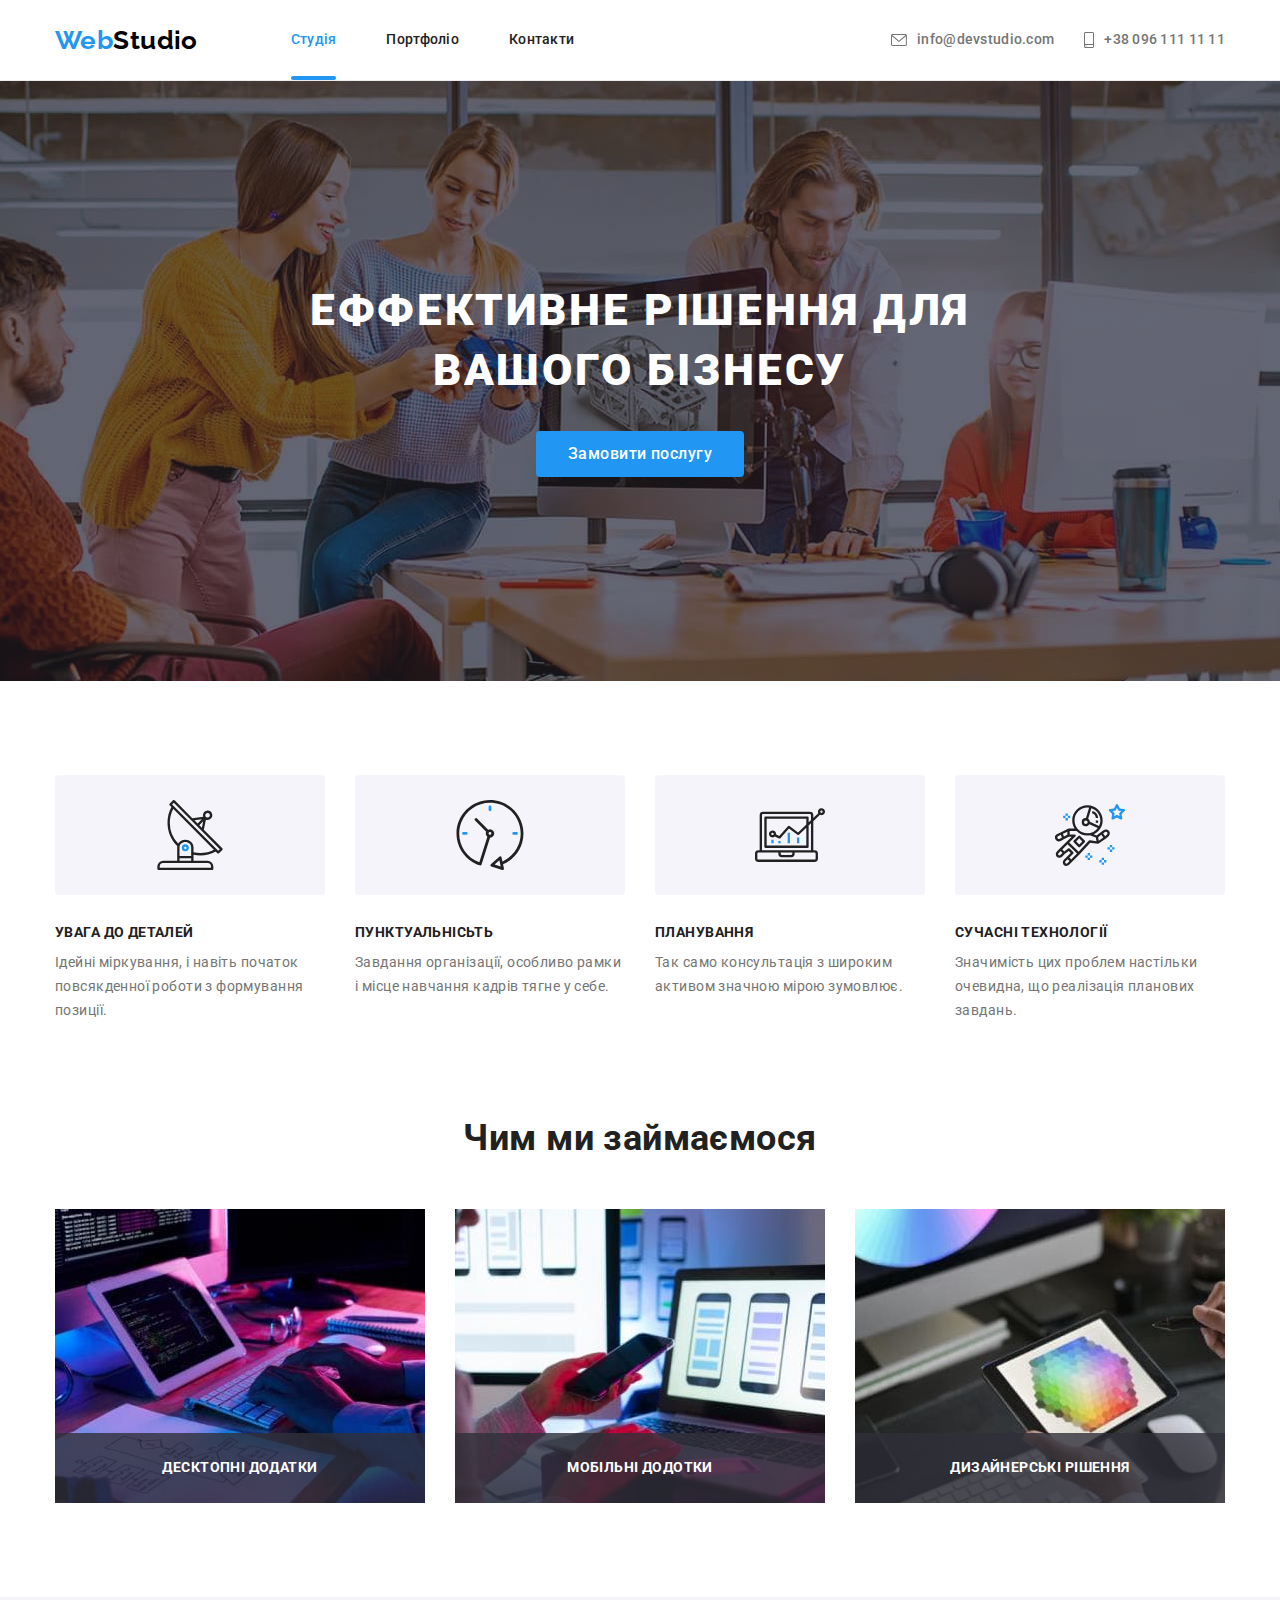
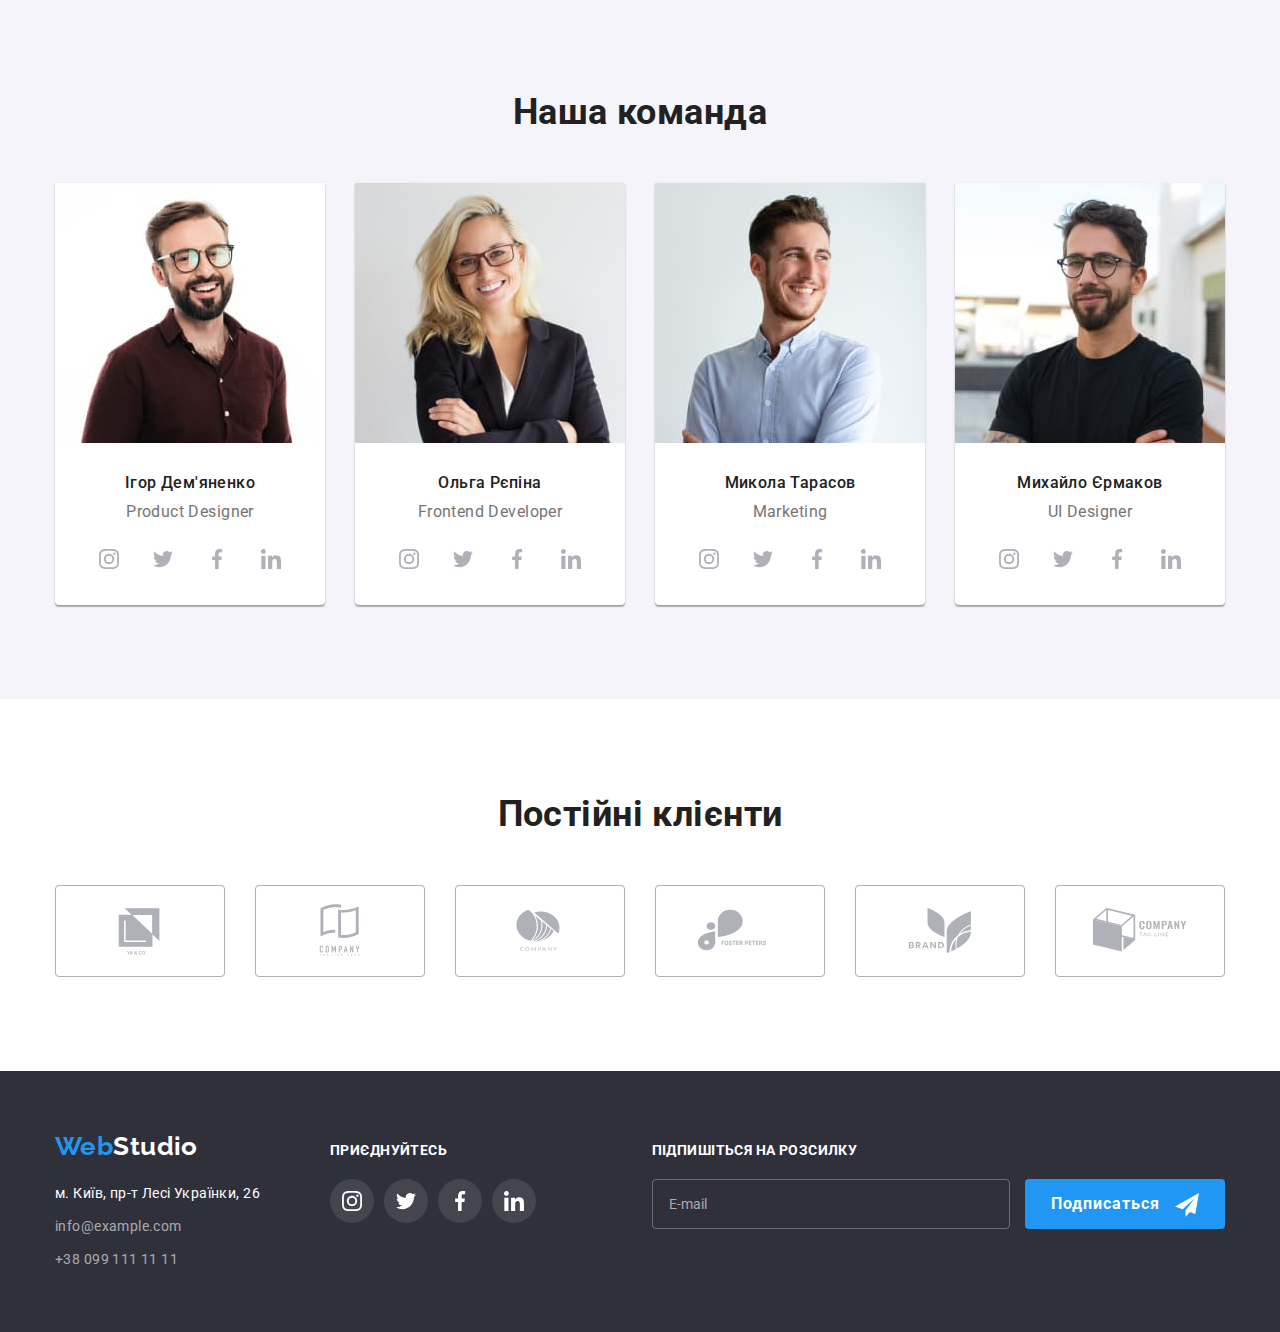
==== commit 4c61be22: "1" ====
--- a/index.html
+++ b/index.html
@@ -95,7 +95,7 @@
             <section class="hero">
                 <div class="  hero__box container">
                     <h1 class="hero__title">Еффективне рішення для вашого бізнесу</h1>
-                    <button type="button" class="button" data-modal-open>Замовити послугу</button>
+                    <button type="button" class="hero__btb" data-modal-open>Замовити послугу</button>
                 </div>
             </section>
 
--- a/css/main.min.css
+++ b/css/main.min.css
@@ -1 +1 @@
-:root{--our-team-bg-color: #f5f4fa;--footer-hero-bg-color: #2f303a;--logo-color: #000000;--secondary-color: #757575;--text-color: #ffffff;--accent-color: #2196f3;--button-hover-color: #188ce8;--transparent-color: rgba(255, 255, 255, 0.6);--border-line-color: #ececec;--portfolio-border-color: #eeeeee;--icon-hover-color: #ffffff;--icon-fill: #afb1b8;--clients-border-color: rgba(175, 177, 184, 1);--footer-bg-soc: rgba(255, 255, 255, 0.1);--bg-color: #ffffff;--modal-border-color: rgba(33, 33, 33, 0.2);--border-subscribe: 1px solid rgba(255, 255, 255, 0.3);--transition-color: color 250ms cubic-bezier(0.4, 0, 0.2, 1);--transition-bg-color: background-color 250ms cubic-bezier(0.4, 0, 0.2, 1);--transition-box-shadow: box-shadow 250ms cubic-bezier(0.4, 0, 0.2, 1);--transition-fill: fill 250ms cubic-bezier(0.4, 0, 0.2, 1);--transition-border-color: border-color 250ms cubic-bezier(0.4, 0, 0.2, 1);--transition-transform: transform 250ms cubic-bezier(0.4, 0, 0.2, 1);--transition-opacity: opacity 250ms cubic-bezier(0.4, 0, 0.2, 1);--cubik: 250ms cubic-bezier(0.4, 0, 0.2, 1)}html{box-sizing:border-box}*,*::before,*::after{box-sizing:inherit}body{background-color:#fff;color:#212121;font-family:"Roboto",sans-serif;font-size:14px;font-weight:normal;letter-spacing:.03em;margin:0}@media screen and (max-width: 767px){body{padding-top:60px}}p,h1,h2,h3{margin:0}ul{margin:0;padding:0}img{display:block;width:100%;height:auto}.list{list-style:none}.link{text-decoration:none}.button{padding:0}.visually-hidden{position:absolute;width:1px;height:1px;margin:-1px;border:0;padding:0;white-space:nowrap;clip-path:inset(100%);clip:rect(0 0 0 0);overflow:hidden}.container{padding:0 15px;margin:0 auto}@media screen and (min-width: 480px){.container{max-width:480px}}@media screen and (min-width: 768px){.container{max-width:768px}}@media screen and (min-width: 1200px){.container{max-width:1200px}}.section{padding:60px 0}@media screen and (min-width: 1200px){.section{padding:94px 0}}.sub-title{font-weight:700;line-height:1.14;font-size:14px;text-transform:uppercase}.page-header{border-bottom:1px solid var(--border-line-color);width:100%}@media screen and (max-width: 767px){.page-header{position:fixed;top:0;left:0;z-index:1;background-color:var(--bg-color)}}.page-header__container{display:flex;align-items:center}@media screen and (max-width: 767px){.page-header__container{justify-content:space-between;height:60px}}.menu-container{width:100%}@media screen and (max-width: 767px){.menu-container{position:fixed;top:0;left:0;background-color:var(--bg-color);height:100vh;transform:translateY(100%);transition:var(--transition-transform)}.menu-container.is-open{display:flex;flex-direction:column;height:100vh;width:100%;padding:48px 40px;overflow:auto;transform:translateY(0);transition:var(--transition-transform)}}@media screen and (min-width: 768px){.menu-container{display:flex;align-items:center}}.menu-btn{background-color:rgba(0,0,0,0);border:none;padding:0;z-index:1;transition:fill var(--cubik)}.menu-btn:hover,.menu-btn:focus{fill:var(--accent-color)}.menu-btn .menu-btn__icon-cross{display:none}@media screen and (min-width: 768px){.menu-btn{display:none}}.menu-btn.is-open .menu-btn__icon-cross{display:block}.menu-btn.is-open .menu-btn__icon-menu{display:none}.nav__list{display:flex;gap:50px}@media screen and (max-width: 767px){.nav__list{flex-direction:column;gap:32px}}@media screen and (min-width: 768px){.nav__item{position:relative}}.nav__link{color:inherit;font-weight:500;font-size:27px;line-height:1.18;letter-spacing:.02em;text-align:center}@media screen and (min-width: 400px){.nav__link{font-size:40px}}@media screen and (min-width: 768px){.nav__link{color:inherit;font-size:14px;line-height:1.14;padding:32px 0;display:block;transition:var(--transition-color)}}.nav__link:hover,.nav__link:focus{color:var(--accent-color)}.nav__link--current{color:var(--accent-color)}@media screen and (min-width: 768px){.nav__link.nav__link--current::after{position:absolute;bottom:0;border-radius:2px;content:"";width:100%;height:4px;background-color:var(--accent-color);display:block}}.social-small{display:flex;flex-wrap:wrap}@media screen and (min-width: 768px){.social-small{display:none}}.social-small__item:not(:first-child){padding-left:10px}.social-small__item:not(:last-child){border-right:1px solid rgba(33,33,33,.2);padding-right:10px}.social-small__link{color:var(--accent-color);font-weight:500;font-size:18px;line-height:1.22;letter-spacing:.02em}.hero{background-color:var(--footer-hero-bg-color);padding:118px 0px;max-width:1600px;max-height:600px;margin-left:auto;margin-right:auto;background-image:linear-gradient(rgba(47, 48, 58, 0.4), rgba(47, 48, 58, 0.4)),url(../images/hero/hero-mobile.jpg);background-size:cover;background-position:center;background-repeat:no-repeat}@media(min-device-pixel-ratio: 2),(min-resolution: 192dpi),(min-resolution: 2dppx){.hero{background-image:linear-gradient(rgba(47, 48, 58, 0.4), rgba(47, 48, 58, 0.4)),url(../images/hero/hero-mobile@2x.jpg)}}@media screen and (min-width: 768px){.hero{background-image:linear-gradient(rgba(47, 48, 58, 0.4), rgba(47, 48, 58, 0.4)),url(../images/hero/hero-tablet.jpg)}}@media screen and (min-width: 768px)and (min-device-pixel-ratio: 2),screen and (min-width: 768px)and (min-resolution: 192dpi),screen and (min-width: 768px)and (min-resolution: 2dppx){.hero{background-image:linear-gradient(rgba(47, 48, 58, 0.4), rgba(47, 48, 58, 0.4)),url(../images/hero/hero-tablet@2x.jpg)}}@media screen and (min-width: 1200px){.hero{width:100%;text-align:center;padding:200px 0;height:600px;background-image:linear-gradient(rgba(47, 48, 58, 0.4), rgba(47, 48, 58, 0.4)),url(../images/hero/hero-desktop.jpg)}}@media screen and (min-width: 1200px)and (min-device-pixel-ratio: 2),screen and (min-width: 1200px)and (min-resolution: 192dpi),screen and (min-width: 1200px)and (min-resolution: 2dppx){.hero{background-image:linear-gradient(rgba(47, 48, 58, 0.4), rgba(47, 48, 58, 0.4)),url(../images/hero/hero-desktop@2x.jpg)}}.hero__title{color:var(--text-color);max-width:360px;font-size:26px;text-transform:uppercase;font-weight:900;line-height:1.62;letter-spacing:.06em;margin-bottom:30px;margin-left:auto;margin-right:auto}@media screen and (min-width: 1200px){.hero__title{max-width:696px;font-size:44px;line-height:1.36}}.logo{color:var(--logo-color);font-family:"Raleway",sans-serif;font-size:24px;font-weight:700;line-height:1.17}@media screen and (min-width: 1200px){.logo{font-size:26px;line-height:1.19}}.logo__footer{color:var(--text-color)}@media screen and (max-width: 767px){.logo__footer{margin-bottom:20px;display:block}}@media screen and (min-width: 768px){.logo__footer{display:block;margin-bottom:20px}}@media screen and (min-width: 768px){.logo__page-header{margin-right:88px}}@media screen and (min-width: 1200px){.logo__page-header{margin-right:93px}}.logo__web{color:var(--accent-color)}.button{background-color:var(--accent-color);color:var(--text-color);border:none;cursor:pointer;min-width:200px;height:50px;border-radius:4px;font-size:16px;font-family:inherit;font-weight:700;line-height:1.88;letter-spacing:.06em;transition:background-color var(--cubik);transition:box-shadow var(--cubik)}.button:hover,.button:focus{background-color:var(--button-hover-color);box-shadow:0px 4px 4px rgba(0,0,0,.15)}.contacts-list{display:flex;justify-content:center}@media screen and (max-width: 767px){.contacts-list{margin-top:auto;margin-bottom:auto;gap:32px;flex-direction:column-reverse}}@media screen and (min-width: 768px)and (max-width: 1199px){.contacts-list{margin-left:auto;gap:10px;flex-direction:column}}@media screen and (min-width: 1200px){.contacts-list{margin-left:auto;flex-direction:row}}@media screen and (min-width: 1200px){.contacts-list__item:not(:last-child){margin-right:30px}}.contacts-list__link{color:var(--secondary-color);display:block;display:flex;align-items:center;font-weight:500;font-size:24px;line-height:1.17;letter-spacing:.02em;transition:var(--transition-color)}.contacts-list__link:hover,.contacts-list__link:focus{color:var(--accent-color)}@media screen and (min-width: 768px){.contacts-list__link{font-size:12px}}@media screen and (min-width: 1200px){.contacts-list__link{padding:32px 0;font-size:14px;line-height:1.14}}@media screen and (max-width: 767px){.contacts-list__link--accent{color:var(--accent-color)}}@media screen and (max-width: 399px){.contacts-list__link--accent{font-size:27px}}@media screen and (min-width: 400px)and (max-width: 767px){.contacts-list__link--accent{font-weight:500;font-size:34px;line-height:1.18;letter-spacing:.02em}}.contacts-list__icon{margin-right:10px;vertical-align:middle;fill:currentColor}@media screen and (max-width: 767px){.contacts-list__icon{display:none}}.soc-networks{display:flex;justify-content:center;gap:10px}.soc-networks__link{display:flex;align-items:center;justify-content:center;width:44px;height:44px;border-radius:50%;transition:var(--transition-bg-color)}.soc-networks__link:hover,.soc-networks__link:focus{background-color:var(--accent-color)}.soc-networks__icon{fill:var(--icon-fill);transition:var(--transition-fill)}.soc-networks__link:hover .soc-networks__icon,.soc-networks__link:focus .soc-networks__icon{fill:var(--icon-hover-color)}@media screen and (max-width: 767px){.address{margin-bottom:60px}}.address__list{line-height:1.71;font-style:normal}.address__item:not(:last-child){margin-bottom:8px}@media screen and (min-width: 1200px){.address__item:not(:last-child){margin-bottom:9px}}.address__link{color:var(--transparent-color);line-height:1.71;transition:var(--transition-color)}.address__link:hover,.address__link:focus{color:var(--accent-color)}.address__link--white{color:var(--text-color)}.subscribe-form__input{width:100%;height:50px;margin-left:auto;margin-right:auto;padding:15px 0 15px 16px;border-radius:4px;border:var(--border-subscribe);background-color:rgba(255,255,255,0);outline:none;color:var(--text-color)}@media screen and (max-width: 1199px){.subscribe-form__input{max-width:450px;margin-bottom:20px}}@media screen and (min-width: 1200px){.subscribe-form__input{margin-right:12px;width:358px}}.subscribe-form__input:focus{border-color:var(--accent-color)}.subscribe-form__input::placeholder{color:rgba(255,255,255,.6)}.subscribe-form__icon{vertical-align:middle;margin-left:10px}.close-button{position:absolute;top:8px;right:8px;width:30px;height:30px;border-radius:50%;border:1px solid rgba(0,0,0,.1);background-color:var(--bg-color);cursor:pointer;outline:none;transition:fill var(--cubik)}.close-button:hover,.close-button:focus{fill:var(--accent-color)}.backdrop{position:fixed;top:0;left:0;z-index:2;width:100vw;height:100vh;background-color:rgba(0,0,0,.2);opacity:1;transition:var(--transition-opacity);overflow-y:scroll}.backdrop.is-hidden{opacity:0;pointer-events:none}.modal-box{margin-bottom:10px}.modal-box__label{font-size:12px;line-height:1.17;letter-spacing:.01em;color:var(--secondary-color);margin-bottom:4px;display:block}.modal-box__field{position:relative}.modal-box__input{width:100%;height:40px;border:1px solid var(--modal-border-color);border-radius:4px;padding:14px 42px;outline:none;transition:border-color var(--cubik)}.modal-box__input:focus{border-color:var(--accent-color)}.modal-box__icon{position:absolute;left:12px;top:50%;transform:translateY(-50%);transition:fill var(--cubik)}.modal-box__input:focus+.modal-box__icon{fill:var(--accent-color)}.modal-form__comment-box{margin-bottom:20px}.modal-form__comment{width:100%;height:120px;resize:none;border:1px solid var(--modal-border-color);border-radius:4px;padding:12px 16px;outline:none;transition:border-color var(--cubik);display:block}.modal-form__comment:focus{border-color:var(--accent-color)}.modal-form__comment::placeholder{line-height:1.14;letter-spacing:.01em;color:rgba(117,117,117,.5)}.modal{position:absolute;top:50%;left:50%;padding:40px;border-radius:4px;background-color:var(--bg-color);transform:translate(-50%, -50%) scale(1) rotate(360deg);transition:var(--transition-transform)}.backdrop.is-hidden .modal{transform:translate(-50%, -50%) scale(0.2) rotate(0)}@media screen and (max-width: 480px){.modal{min-width:100%;max-height:609px}}@media screen and (min-width: 481px){.modal{width:450px;height:609px}}@media screen and (min-width: 1200px){.modal{height:581px;width:528px}}.modal__title{font-weight:700;font-size:20px;line-height:1.15;text-align:center;margin-bottom:12px}.modal__button{margin-left:auto;margin-right:auto;display:block}.checkbox-box{margin-bottom:30px}.checkbox-box__label{display:flex;flex-wrap:wrap;align-items:center;line-height:1.71;color:var(--secondary-color)}@media screen and (max-width: 1199px){.checkbox-box__label{font-size:12px;line-height:1.17}}.checkbox-box__icon-box{width:16px;height:15px;border-radius:2px;border:2px solid #212121;margin-right:7px;transition:box-shadow var(--cubik)}.checkbox-box__input:checked+.checkbox-box__label .checkbox-box__icon-box{border:none;background-color:var(--accent-color);box-shadow:0px 4px 4px rgba(0,0,0,.25)}.checkbox-box__input:focus+.checkbox-box__label .checkbox-box__icon-box{border-color:var(--accent-color)}.checkbox-box__icon{fill:rgba(0,0,0,0)}.checkbox-box__link{color:var(--accent-color)}.checkbox-box__input:checked+.checkbox-box__label .checkbox-box__icon{fill:var(--bg-color)}.features__list{display:flex;flex-wrap:wrap;gap:30px}.features__item{width:100%}@media screen and (min-width: 768px){.features__item{width:calc((100% - 30px)/2)}}@media screen and (min-width: 1200px){.features__item{width:calc((100% - 90px)/4)}}.features__icon{background-color:var(--our-team-bg-color);display:flex;align-items:center;justify-content:center;height:120px;border-radius:4px;margin-bottom:30px}.features__sub-title{margin-bottom:10px}@media screen and (max-width: 767px){.features__sub-title{text-align:center}}.features__description{color:var(--secondary-color);line-height:1.71}.activity{padding-bottom:94px}@media screen and (max-width: 1199px){.activity{display:none}}.activity__list{display:flex;flex-wrap:wrap;gap:30px}.activity__item{position:relative;width:calc((100% - 60px)/3)}.activity__sub-title{position:absolute;bottom:0;display:flex;justify-content:center;align-items:center;width:100%;height:70px;background-color:rgba(47,48,58,.8)}.activity__title{font-weight:700;font-size:28px;line-height:1.18;text-align:center;margin-bottom:50px}@media screen and (min-width: 1200px){.activity__title{font-size:36px;line-height:1.17}}.team{background-color:var(--our-team-bg-color)}.team__title{font-weight:700;font-size:28px;line-height:1.18;text-align:center}@media screen and (min-width: 1200px){.team__title{font-size:36px;line-height:1.17}}@media screen and (max-width: 1199px){.team__title{margin-bottom:30px}}@media screen and (min-width: 1200px){.team__title{margin-bottom:50px}}@media screen and (min-width: 481px){.team__list{display:flex;flex-wrap:wrap;gap:30px}}.team__item{background:var(--text-color);box-shadow:0px 1px 3px rgba(0,0,0,.12),0px 1px 1px rgba(0,0,0,.14),0px 2px 1px rgba(0,0,0,.2);border-radius:0px 0px 4px 4px;padding-bottom:24px}@media screen and (min-width: 768px){.team__item{width:calc((100% - 30px)/2)}}@media screen and (min-width: 1200px){.team__item{width:calc((100% - 90px)/4)}}@media screen and (max-width: 480px){.team__item:not(:last-child){margin-bottom:30px}}.team__sub-title{font-weight:500;font-size:16px;line-height:1.19;text-align:center;padding-top:30px;margin-bottom:10px}.team__speciality{color:var(--secondary-color);font-size:16px;line-height:1.19;text-align:center;margin-bottom:16px}.clients__title{font-weight:700;font-size:28px;line-height:1.8;text-align:center;margin-bottom:30px}@media screen and (min-width: 768px){.clients__title{font-weight:700;font-size:28px;line-height:1.18;text-align:center;margin-bottom:50px}}@media screen and (min-width: 768px)and (min-width: 1200px){.clients__title{font-size:36px;line-height:1.17}}.clients-list{display:flex;flex-wrap:wrap;gap:30px}.clients-list__item{width:calc((100% - 30px)/2)}@media screen and (min-width: 768px){.clients-list__item{width:calc((100% - 60px)/3)}}@media screen and (min-width: 1200px){.clients-list__item{width:calc((100% - 150px)/6)}}.clients-list__link{display:flex;justify-content:center;align-items:center;fill:var(--icon-fill);height:92px;border:1px solid var(--clients-border-color);border-radius:4px;transition:var(--transition-border-color),var(--transition-fill)}@media screen and (min-width: 1200px){.clients-list__link{fill:var(--icon-fill);width:170px;height:92px;border:1px solid var(--clients-border-color);border-radius:4px;transition:var(--transition-border-color),var(--transition-fill)}}.clients-list__link:hover,.clients-list__link:focus{fill:var(--accent-color);border-color:var(--accent-color)}.page-footer{background-color:var(--footer-hero-bg-color);width:100%}@media screen and (max-width: 767px){.page-footer{text-align:center}}@media screen and (min-width: 1200px){.page-footer{padding:60px 0}}@media screen and (min-width: 768px){.page-footer__box{display:flex;flex-wrap:wrap;justify-content:center;align-items:baseline;text-align:center}}@media screen and (min-width: 1200px){.page-footer__box{align-items:baseline;text-align:left}}@media screen and (min-width: 768px)and (max-width: 1199px){.page-footer__address-box{margin-right:165px;margin-bottom:60px}}@media screen and (min-width: 1200px){.page-footer__address-box{margin-right:70px}}@media screen and (max-width: 767px){.page-footer__join-box{margin-bottom:60px}}@media screen and (min-width: 1200px){.page-footer__join-box{width:206px;margin-right:auto}}.join-box__sub-title,.subscribe-box__sub-title{margin-bottom:20px}.sub-title--white{color:var(--text-color)}.soc-networks__link--footer-dark{background-color:var(--footer-bg-soc)}.soc-networks__icon--white{fill:var(--text-color)}.filter{display:flex;flex-wrap:wrap;gap:15px 8px;margin-bottom:40px}@media screen and (min-width: 768px){.filter{justify-content:center;margin-bottom:30px}}@media screen and (min-width: 1200px){.filter{margin-bottom:50px}}.filter__btn{background-color:var(--our-team-bg-color);border:none;border-radius:4px;cursor:pointer;font-family:inherit;font-size:16px;font-weight:500;line-height:1.62;text-align:center;transition:var(--transition-bg-color),var(--transition-color),var(--transition-box-shadow)}.filter__btn:hover,.filter__btn:focus{background-color:var(--accent-color);color:var(--text-color);box-shadow:0px 3px 1px rgba(0,0,0,.1),0px 1px 2px rgba(0,0,0,.08),0px 2px 2px rgba(0,0,0,.12)}@media screen and (max-width: 381px){.filter__btn{padding:6px 11px}}@media screen and (min-width: 382px){.filter__btn{padding:6px 22px}}.card{position:relative}@media screen and (max-width: 767px){.cards{margin-bottom:-30px}.card{margin-bottom:30px}}@media screen and (min-width: 768px){.cards{display:flex;flex-wrap:wrap;gap:30px}.card{max-width:calc((100% - 30px)/2)}}.card__overlay{position:absolute;min-height:100%;top:0;left:0;background-color:rgba(33,150,243,.9);font-size:18px;line-height:1.56;padding:63px 24px;color:var(--text-color);transform:translateY(101%);transition:var(--transition-transform)}.card__link:hover .card__overlay,.card__link:focus .card__overlay{transform:translateY(0)}.card__link{display:flex;flex-direction:column;height:100%;color:inherit;transition:var(--transition-box-shadow)}.card__link:hover,.card__link:focus{box-shadow:0px 1px 1px rgba(0,0,0,.12),0px 4px 4px rgba(0,0,0,.06),1px 4px 6px rgba(0,0,0,.16)}.card__thumb{position:relative;overflow:hidden}.card__box{border:1px solid var(--portfolio-border-color);border-top:none;padding:20px 24px;flex-grow:1}.card__title{font-weight:700;font-size:18px;line-height:2;letter-spacing:.06em;margin-bottom:4px}.card__description{font-size:16px;line-height:1.88;color:var(--secondary-color)}/*# sourceMappingURL=main.min.css.map */+:root{--our-team-bg-color: #f5f4fa;--footer-hero-bg-color: #2f303a;--logo-color: #000000;--secondary-color: #757575;--text-color: #ffffff;--accent-color: #2196f3;--button-hover-color: #188ce8;--transparent-color: rgba(255, 255, 255, 0.6);--border-line-color: #ececec;--portfolio-border-color: #eeeeee;--icon-hover-color: #ffffff;--icon-fill: #afb1b8;--clients-border-color: rgba(175, 177, 184, 1);--footer-bg-soc: rgba(255, 255, 255, 0.1);--bg-color: #ffffff;--modal-border-color: rgba(33, 33, 33, 0.2);--border-subscribe: 1px solid rgba(255, 255, 255, 0.3);--transition-color: color 250ms cubic-bezier(0.4, 0, 0.2, 1);--transition-bg-color: background-color 250ms cubic-bezier(0.4, 0, 0.2, 1);--transition-box-shadow: box-shadow 250ms cubic-bezier(0.4, 0, 0.2, 1);--transition-fill: fill 250ms cubic-bezier(0.4, 0, 0.2, 1);--transition-border-color: border-color 250ms cubic-bezier(0.4, 0, 0.2, 1);--transition-transform: transform 250ms cubic-bezier(0.4, 0, 0.2, 1);--transition-opacity: opacity 250ms cubic-bezier(0.4, 0, 0.2, 1);--cubik: 250ms cubic-bezier(0.4, 0, 0.2, 1)}html{box-sizing:border-box}*,*::before,*::after{box-sizing:inherit}body{background-color:#fff;color:#212121;font-family:"Roboto",sans-serif;font-size:14px;font-weight:normal;letter-spacing:.03em;margin:0}@media screen and (max-width: 767px){body{padding-top:60px}}p,h1,h2,h3{margin:0}ul{margin:0;padding:0}img{display:block;width:100%;height:auto}.list{list-style:none}.link{text-decoration:none}.button{padding:0}.visually-hidden{position:absolute;width:1px;height:1px;margin:-1px;border:0;padding:0;white-space:nowrap;clip-path:inset(100%);clip:rect(0 0 0 0);overflow:hidden}.container{padding:0 15px;margin:0 auto}@media screen and (min-width: 480px){.container{max-width:480px}}@media screen and (min-width: 768px){.container{max-width:768px}}@media screen and (min-width: 1200px){.container{max-width:1200px}}.section{padding:60px 0}@media screen and (min-width: 1200px){.section{padding:94px 0}}.sub-title{font-weight:700;line-height:1.14;font-size:14px;text-transform:uppercase}.page-header{border-bottom:1px solid var(--border-line-color);width:100%}@media screen and (max-width: 767px){.page-header{position:fixed;top:0;left:0;z-index:1;background-color:var(--bg-color)}}.page-header__container{display:flex;align-items:center}@media screen and (max-width: 767px){.page-header__container{justify-content:space-between;height:60px}}.menu-container{width:100%}@media screen and (max-width: 767px){.menu-container{position:fixed;top:0;left:0;background-color:var(--bg-color);height:100vh;transform:translateY(100%);transition:var(--transition-transform)}.menu-container.is-open{display:flex;flex-direction:column;height:100vh;width:100%;padding:48px 40px;overflow:auto;transform:translateY(0);transition:var(--transition-transform)}}@media screen and (min-width: 768px){.menu-container{display:flex;align-items:center}}.menu-btn{background-color:rgba(0,0,0,0);border:none;padding:0;z-index:1;transition:fill var(--cubik)}.menu-btn:hover,.menu-btn:focus{fill:var(--accent-color)}.menu-btn .menu-btn__icon-cross{display:none}@media screen and (min-width: 768px){.menu-btn{display:none}}.menu-btn.is-open .menu-btn__icon-cross{display:block}.menu-btn.is-open .menu-btn__icon-menu{display:none}.nav__list{display:flex;gap:50px}@media screen and (max-width: 767px){.nav__list{flex-direction:column;gap:32px}}@media screen and (min-width: 768px){.nav__item{position:relative}}.nav__link{color:inherit;font-weight:500;font-size:27px;line-height:1.18;letter-spacing:.02em;text-align:center}@media screen and (min-width: 400px){.nav__link{font-size:40px}}@media screen and (min-width: 768px){.nav__link{color:inherit;font-size:14px;line-height:1.14;padding:32px 0;display:block;transition:var(--transition-color)}}.nav__link:hover,.nav__link:focus{color:var(--accent-color)}.nav__link--current{color:var(--accent-color)}@media screen and (min-width: 768px){.nav__link.nav__link--current::after{position:absolute;bottom:0;border-radius:2px;content:"";width:100%;height:4px;background-color:var(--accent-color);display:block}}.social-small{display:flex;flex-wrap:wrap}@media screen and (min-width: 768px){.social-small{display:none}}.social-small__item:not(:first-child){padding-left:10px}.social-small__item:not(:last-child){border-right:1px solid rgba(33,33,33,.2);padding-right:10px}.social-small__link{color:var(--accent-color);font-weight:500;font-size:18px;line-height:1.22;letter-spacing:.02em}.hero{text-align:center;background-color:var(--footer-hero-bg-color);padding:118px 0px;max-width:1600px;max-height:600px;margin-left:auto;margin-right:auto;background-image:linear-gradient(rgba(47, 48, 58, 0.4), rgba(47, 48, 58, 0.4)),url(../images/hero/hero-mobile.jpg);background-size:cover;background-position:center;background-repeat:no-repeat}@media(min-device-pixel-ratio: 2),(min-resolution: 192dpi),(min-resolution: 2dppx){.hero{background-image:linear-gradient(rgba(47, 48, 58, 0.4), rgba(47, 48, 58, 0.4)),url(../images/hero/hero-mobile@2x.jpg)}}@media screen and (min-width: 768px){.hero{background-image:linear-gradient(rgba(47, 48, 58, 0.4), rgba(47, 48, 58, 0.4)),url(../images/hero/hero-tablet.jpg)}}@media screen and (min-width: 768px)and (min-device-pixel-ratio: 2),screen and (min-width: 768px)and (min-resolution: 192dpi),screen and (min-width: 768px)and (min-resolution: 2dppx){.hero{background-image:linear-gradient(rgba(47, 48, 58, 0.4), rgba(47, 48, 58, 0.4)),url(../images/hero/hero-tablet@2x.jpg)}}@media screen and (min-width: 1200px){.hero{width:100%;text-align:center;padding:200px 0;height:600px;background-image:linear-gradient(rgba(47, 48, 58, 0.4), rgba(47, 48, 58, 0.4)),url(../images/hero/hero-desktop.jpg)}}@media screen and (min-width: 1200px)and (min-device-pixel-ratio: 2),screen and (min-width: 1200px)and (min-resolution: 192dpi),screen and (min-width: 1200px)and (min-resolution: 2dppx){.hero{background-image:linear-gradient(rgba(47, 48, 58, 0.4), rgba(47, 48, 58, 0.4)),url(../images/hero/hero-desktop@2x.jpg)}}.hero__title{color:var(--text-color);max-width:360px;font-size:26px;text-transform:uppercase;font-weight:900;line-height:1.62;letter-spacing:.06em;margin-bottom:30px;margin-left:auto;margin-right:auto}@media screen and (min-width: 1200px){.hero__title{max-width:696px;font-size:44px;line-height:1.36}}.hero__btb{font-family:inherit;cursor:pointer;font-weight:500;font-size:16px;line-height:1.625;text-align:center;letter-spacing:.03em;background-color:var(--accent-color);color:var(--text-color);border-radius:4px;border:rgba(0,0,0,0);padding-top:10px;padding-bottom:10px;padding-left:32px;padding-right:32px;transition:background-color 250ms cubic-bezier(0.4, 0, 0.2, 1)}.hero__btb:hover,.hero__btb:focus{background-color:var(--button-hover-color)}.logo{color:var(--logo-color);font-family:"Raleway",sans-serif;font-size:24px;font-weight:700;line-height:1.17}@media screen and (min-width: 1200px){.logo{font-size:26px;line-height:1.19}}.logo__footer{color:var(--text-color)}@media screen and (max-width: 767px){.logo__footer{margin-bottom:20px;display:block}}@media screen and (min-width: 768px){.logo__footer{display:block;margin-bottom:20px}}@media screen and (min-width: 768px){.logo__page-header{margin-right:88px}}@media screen and (min-width: 1200px){.logo__page-header{margin-right:93px}}.logo__web{color:var(--accent-color)}.button{background-color:var(--accent-color);color:var(--text-color);border:none;cursor:pointer;min-width:200px;height:50px;border-radius:4px;font-size:16px;font-family:inherit;font-weight:700;line-height:1.88;letter-spacing:.06em;transition:background-color var(--cubik);transition:box-shadow var(--cubik)}.button:hover,.button:focus{background-color:var(--button-hover-color);box-shadow:0px 4px 4px rgba(0,0,0,.15)}.contacts-list{display:flex;justify-content:center}@media screen and (max-width: 767px){.contacts-list{margin-top:auto;margin-bottom:auto;gap:32px;flex-direction:column-reverse}}@media screen and (min-width: 768px)and (max-width: 1199px){.contacts-list{margin-left:auto;gap:10px;flex-direction:column}}@media screen and (min-width: 1200px){.contacts-list{margin-left:auto;flex-direction:row}}@media screen and (min-width: 1200px){.contacts-list__item:not(:last-child){margin-right:30px}}.contacts-list__link{color:var(--secondary-color);display:block;display:flex;align-items:center;font-weight:500;font-size:24px;line-height:1.17;letter-spacing:.02em;transition:var(--transition-color)}.contacts-list__link:hover,.contacts-list__link:focus{color:var(--accent-color)}@media screen and (min-width: 768px){.contacts-list__link{font-size:12px}}@media screen and (min-width: 1200px){.contacts-list__link{padding:32px 0;font-size:14px;line-height:1.14}}@media screen and (max-width: 767px){.contacts-list__link--accent{color:var(--accent-color)}}@media screen and (max-width: 399px){.contacts-list__link--accent{font-size:27px}}@media screen and (min-width: 400px)and (max-width: 767px){.contacts-list__link--accent{font-weight:500;font-size:34px;line-height:1.18;letter-spacing:.02em}}.contacts-list__icon{margin-right:10px;vertical-align:middle;fill:currentColor}@media screen and (max-width: 767px){.contacts-list__icon{display:none}}.soc-networks{display:flex;justify-content:center;gap:10px}.soc-networks__link{display:flex;align-items:center;justify-content:center;width:44px;height:44px;border-radius:50%;transition:var(--transition-bg-color)}.soc-networks__link:hover,.soc-networks__link:focus{background-color:var(--accent-color)}.soc-networks__icon{fill:var(--icon-fill);transition:var(--transition-fill)}.soc-networks__link:hover .soc-networks__icon,.soc-networks__link:focus .soc-networks__icon{fill:var(--icon-hover-color)}@media screen and (max-width: 767px){.address{margin-bottom:60px}}.address__list{line-height:1.71;font-style:normal}.address__item:not(:last-child){margin-bottom:8px}@media screen and (min-width: 1200px){.address__item:not(:last-child){margin-bottom:9px}}.address__link{color:var(--transparent-color);line-height:1.71;transition:var(--transition-color)}.address__link:hover,.address__link:focus{color:var(--accent-color)}.address__link--white{color:var(--text-color)}.subscribe-form__input{width:100%;height:50px;margin-left:auto;margin-right:auto;padding:15px 0 15px 16px;border-radius:4px;border:var(--border-subscribe);background-color:rgba(255,255,255,0);outline:none;color:var(--text-color)}@media screen and (max-width: 1199px){.subscribe-form__input{max-width:450px;margin-bottom:20px}}@media screen and (min-width: 1200px){.subscribe-form__input{margin-right:12px;width:358px}}.subscribe-form__input:focus{border-color:var(--accent-color)}.subscribe-form__input::placeholder{color:rgba(255,255,255,.6)}.subscribe-form__icon{vertical-align:middle;margin-left:10px}.close-button{position:absolute;top:8px;right:8px;width:30px;height:30px;border-radius:50%;border:1px solid rgba(0,0,0,.1);background-color:var(--bg-color);cursor:pointer;outline:none;transition:fill var(--cubik)}.close-button:hover,.close-button:focus{fill:var(--accent-color)}.backdrop{position:fixed;top:0;left:0;z-index:2;width:100vw;height:100vh;background-color:rgba(0,0,0,.2);opacity:1;transition:var(--transition-opacity);overflow-y:scroll}.backdrop.is-hidden{opacity:0;pointer-events:none}.modal-box{margin-bottom:10px}.modal-box__label{font-size:12px;line-height:1.17;letter-spacing:.01em;color:var(--secondary-color);margin-bottom:4px;display:block}.modal-box__field{position:relative}.modal-box__input{width:100%;height:40px;border:1px solid var(--modal-border-color);border-radius:4px;padding:14px 42px;outline:none;transition:border-color var(--cubik)}.modal-box__input:focus{border-color:var(--accent-color)}.modal-box__icon{position:absolute;left:12px;top:50%;transform:translateY(-50%);transition:fill var(--cubik)}.modal-box__input:focus+.modal-box__icon{fill:var(--accent-color)}.modal-form__comment-box{margin-bottom:20px}.modal-form__comment{width:100%;height:120px;resize:none;border:1px solid var(--modal-border-color);border-radius:4px;padding:12px 16px;outline:none;transition:border-color var(--cubik);display:block}.modal-form__comment:focus{border-color:var(--accent-color)}.modal-form__comment::placeholder{line-height:1.14;letter-spacing:.01em;color:rgba(117,117,117,.5)}.modal{position:absolute;top:50%;left:50%;padding:40px;border-radius:4px;background-color:var(--bg-color);transform:translate(-50%, -50%) scale(1) rotate(360deg);transition:var(--transition-transform)}.backdrop.is-hidden .modal{transform:translate(-50%, -50%) scale(0.2) rotate(0)}@media screen and (max-width: 480px){.modal{min-width:100%;max-height:609px}}@media screen and (min-width: 481px){.modal{width:450px;height:609px}}@media screen and (min-width: 1200px){.modal{height:581px;width:528px}}.modal__title{font-weight:700;font-size:20px;line-height:1.15;text-align:center;margin-bottom:12px}.modal__button{margin-left:auto;margin-right:auto;display:block}.checkbox-box{margin-bottom:30px}.checkbox-box__label{display:flex;flex-wrap:wrap;align-items:center;line-height:1.71;color:var(--secondary-color)}@media screen and (max-width: 1199px){.checkbox-box__label{font-size:12px;line-height:1.17}}.checkbox-box__icon-box{width:16px;height:15px;border-radius:2px;border:2px solid #212121;margin-right:7px;transition:box-shadow var(--cubik)}.checkbox-box__input:checked+.checkbox-box__label .checkbox-box__icon-box{border:none;background-color:var(--accent-color);box-shadow:0px 4px 4px rgba(0,0,0,.25)}.checkbox-box__input:focus+.checkbox-box__label .checkbox-box__icon-box{border-color:var(--accent-color)}.checkbox-box__icon{fill:rgba(0,0,0,0)}.checkbox-box__link{color:var(--accent-color)}.checkbox-box__input:checked+.checkbox-box__label .checkbox-box__icon{fill:var(--bg-color)}.features__list{display:flex;flex-wrap:wrap;gap:30px}.features__item{width:100%}@media screen and (min-width: 768px){.features__item{width:calc((100% - 30px)/2)}}@media screen and (min-width: 1200px){.features__item{width:calc((100% - 90px)/4)}}.features__icon{background-color:var(--our-team-bg-color);display:flex;align-items:center;justify-content:center;height:120px;border-radius:4px;margin-bottom:30px}.features__sub-title{margin-bottom:10px}@media screen and (max-width: 767px){.features__sub-title{text-align:center}}.features__description{color:var(--secondary-color);line-height:1.71}.activity{padding-bottom:94px}@media screen and (max-width: 1199px){.activity{display:none}}.activity__list{display:flex;flex-wrap:wrap;gap:30px}.activity__item{position:relative;width:calc((100% - 60px)/3)}.activity__sub-title{position:absolute;bottom:0;display:flex;justify-content:center;align-items:center;width:100%;height:70px;background-color:rgba(47,48,58,.8)}.activity__title{font-weight:700;font-size:28px;line-height:1.18;text-align:center;margin-bottom:50px}@media screen and (min-width: 1200px){.activity__title{font-size:36px;line-height:1.17}}.team{background-color:var(--our-team-bg-color)}.team__title{font-weight:700;font-size:28px;line-height:1.18;text-align:center}@media screen and (min-width: 1200px){.team__title{font-size:36px;line-height:1.17}}@media screen and (max-width: 1199px){.team__title{margin-bottom:30px}}@media screen and (min-width: 1200px){.team__title{margin-bottom:50px}}@media screen and (min-width: 481px){.team__list{display:flex;flex-wrap:wrap;gap:30px}}.team__item{background:var(--text-color);box-shadow:0px 1px 3px rgba(0,0,0,.12),0px 1px 1px rgba(0,0,0,.14),0px 2px 1px rgba(0,0,0,.2);border-radius:0px 0px 4px 4px;padding-bottom:24px}@media screen and (min-width: 768px){.team__item{width:calc((100% - 30px)/2)}}@media screen and (min-width: 1200px){.team__item{width:calc((100% - 90px)/4)}}@media screen and (max-width: 480px){.team__item:not(:last-child){margin-bottom:30px}}.team__sub-title{font-weight:500;font-size:16px;line-height:1.19;text-align:center;padding-top:30px;margin-bottom:10px}.team__speciality{color:var(--secondary-color);font-size:16px;line-height:1.19;text-align:center;margin-bottom:16px}.clients__title{font-weight:700;font-size:28px;line-height:1.8;text-align:center;margin-bottom:30px}@media screen and (min-width: 768px){.clients__title{font-weight:700;font-size:28px;line-height:1.18;text-align:center;margin-bottom:50px}}@media screen and (min-width: 768px)and (min-width: 1200px){.clients__title{font-size:36px;line-height:1.17}}.clients-list{display:flex;flex-wrap:wrap;gap:30px}.clients-list__item{width:calc((100% - 30px)/2)}@media screen and (min-width: 768px){.clients-list__item{width:calc((100% - 60px)/3)}}@media screen and (min-width: 1200px){.clients-list__item{width:calc((100% - 150px)/6)}}.clients-list__link{display:flex;justify-content:center;align-items:center;fill:var(--icon-fill);height:92px;border:1px solid var(--clients-border-color);border-radius:4px;transition:var(--transition-border-color),var(--transition-fill)}@media screen and (min-width: 1200px){.clients-list__link{fill:var(--icon-fill);width:170px;height:92px;border:1px solid var(--clients-border-color);border-radius:4px;transition:var(--transition-border-color),var(--transition-fill)}}.clients-list__link:hover,.clients-list__link:focus{fill:var(--accent-color);border-color:var(--accent-color)}.page-footer{background-color:var(--footer-hero-bg-color);width:100%}@media screen and (max-width: 767px){.page-footer{text-align:center}}@media screen and (min-width: 1200px){.page-footer{padding:60px 0}}@media screen and (min-width: 768px){.page-footer__box{display:flex;flex-wrap:wrap;justify-content:center;align-items:baseline;text-align:center}}@media screen and (min-width: 1200px){.page-footer__box{align-items:baseline;text-align:left}}@media screen and (min-width: 768px)and (max-width: 1199px){.page-footer__address-box{margin-right:165px;margin-bottom:60px}}@media screen and (min-width: 1200px){.page-footer__address-box{margin-right:70px}}@media screen and (max-width: 767px){.page-footer__join-box{margin-bottom:60px}}@media screen and (min-width: 1200px){.page-footer__join-box{width:206px;margin-right:auto}}.join-box__sub-title,.subscribe-box__sub-title{margin-bottom:20px}.sub-title--white{color:var(--text-color)}.soc-networks__link--footer-dark{background-color:var(--footer-bg-soc)}.soc-networks__icon--white{fill:var(--text-color)}.filter{display:flex;flex-wrap:wrap;gap:15px 8px;margin-bottom:40px}@media screen and (min-width: 768px){.filter{justify-content:center;margin-bottom:30px}}@media screen and (min-width: 1200px){.filter{margin-bottom:50px}}.filter__btn{background-color:var(--our-team-bg-color);border:none;border-radius:4px;cursor:pointer;font-family:inherit;font-size:16px;font-weight:500;line-height:1.62;text-align:center;transition:var(--transition-bg-color),var(--transition-color),var(--transition-box-shadow)}.filter__btn:hover,.filter__btn:focus{background-color:var(--accent-color);color:var(--text-color);box-shadow:0px 3px 1px rgba(0,0,0,.1),0px 1px 2px rgba(0,0,0,.08),0px 2px 2px rgba(0,0,0,.12)}@media screen and (max-width: 381px){.filter__btn{padding:6px 11px}}@media screen and (min-width: 382px){.filter__btn{padding:6px 22px}}.card{position:relative}@media screen and (max-width: 767px){.cards{margin-bottom:-30px}.card{margin-bottom:30px}}@media screen and (min-width: 768px){.cards{display:flex;flex-wrap:wrap;gap:30px}.card{max-width:calc((100% - 30px)/2)}}.card__overlay{position:absolute;min-height:100%;top:0;left:0;background-color:rgba(33,150,243,.9);font-size:18px;line-height:1.56;padding:63px 24px;color:var(--text-color);transform:translateY(101%);transition:var(--transition-transform)}.card__link:hover .card__overlay,.card__link:focus .card__overlay{transform:translateY(0)}.card__link{display:flex;flex-direction:column;height:100%;color:inherit;transition:var(--transition-box-shadow)}.card__link:hover,.card__link:focus{box-shadow:0px 1px 1px rgba(0,0,0,.12),0px 4px 4px rgba(0,0,0,.06),1px 4px 6px rgba(0,0,0,.16)}.card__thumb{position:relative;overflow:hidden}.card__box{border:1px solid var(--portfolio-border-color);border-top:none;padding:20px 24px;flex-grow:1}.card__title{font-weight:700;font-size:18px;line-height:2;letter-spacing:.06em;margin-bottom:4px}.card__description{font-size:16px;line-height:1.88;color:var(--secondary-color)}/*# sourceMappingURL=main.min.css.map */